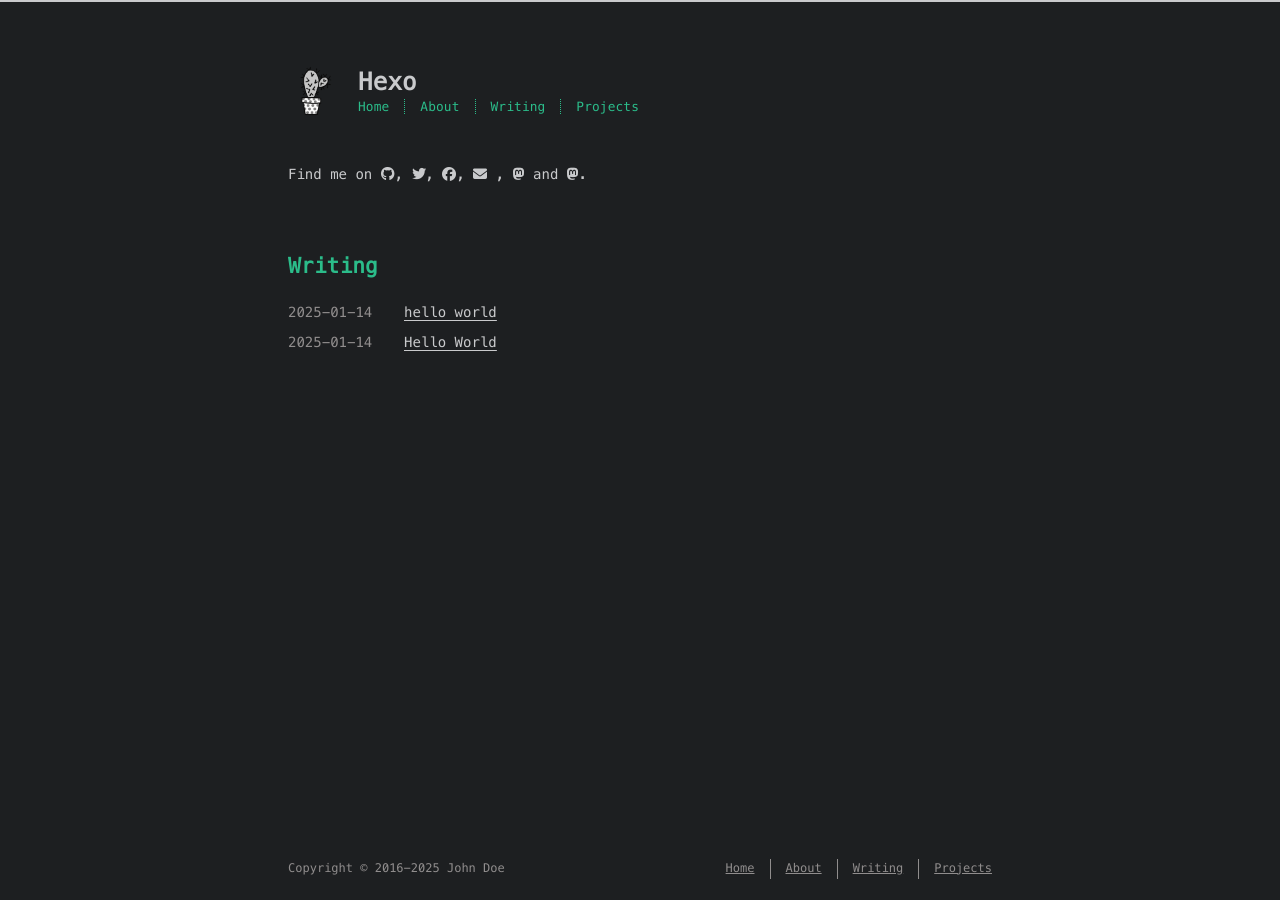
==== index.html @ 0909c65c "Site updated: 2025-01-14 17:55:25" ====
<!DOCTYPE html>
<html lang=en>
<head>
    <!-- so meta -->
    <meta charset="utf-8">
    <meta http-equiv="X-UA-Compatible" content="IE=edge">
    <meta name="HandheldFriendly" content="True">
    <meta name="viewport" content="width=device-width, initial-scale=1, maximum-scale=5" />
    <meta property="og:type" content="website">
<meta property="og:title" content="Hexo">
<meta property="og:url" content="http://example.com/index.html">
<meta property="og:site_name" content="Hexo">
<meta property="og:locale" content="en_US">
<meta property="article:author" content="John Doe">
<meta name="twitter:card" content="summary">
    
    
      
        
          <link rel="shortcut icon" href="/images/favicon.ico">
        
      
      
        
          <link rel="icon" type="image/png" href="/images/favicon-192x192.png" sizes="192x192">
        
      
      
        
          <link rel="apple-touch-icon" sizes="180x180" href="/images/apple-touch-icon.png">
        
      
    
    <!-- title -->
    <title>Hexo</title>
    <!-- async scripts -->
    <!-- Google Analytics -->


    <!-- Umami Analytics -->


    <!-- styles -->
    
<link rel="stylesheet" href="/css/style.css">

    <!-- persian styles -->
    
    <!-- rss -->
    
    
	<!-- mathjax -->
	
<meta name="generator" content="Hexo 7.3.0"></head>

<body class="max-width mx-auto px3 ltr">
    
    <div class="content index py4 h-card">
        
          <header id="header">
  <a class="u-url u-uid" href="/">
  
    
      <img id="logo" alt class="u-logo" src="/images/logo.png" />
    
  
    <div id="title">
      <h1 class="p-name">Hexo</h1>
    </div>
  </a>
  <div id="nav">
    <ul>
      <li class="icon">
        <a href="#" aria-label="Menu"><i class="fa-solid fa-bars fa-2x"></i></a>
      </li>
      <!--
     --><li><a href="/">Home</a></li><!--
   --><!--
     --><li><a href="/about/">About</a></li><!--
   --><!--
     --><li><a href="/archives/">Writing</a></li><!--
   --><!--
     --><li><a target="_blank" rel="noopener" href="http://github.com/probberechts">Projects</a></li><!--
   -->
    </ul>
  </div>
</header>

        
        <section id="about" class="p-note">
  
  
    <p>
      Find me on
      
      
      
        
        
          <a class="icon u-url" target="_blank" rel="noopener me" href="http://github.com/probberechts/cactus-dark" aria-label="github" title="github">
            <i class="fa-brands fa-github"></i><!--
      ---></a><!--
    ---><!--
    --->, 
        
      
        
        
          <a class="icon u-url" target="_blank" rel="noopener me" href="/" aria-label="twitter" title="twitter">
            <i class="fa-brands fa-twitter"></i><!--
      ---></a><!--
    ---><!--
    --->, 
        
      
        
        
          <a class="icon u-url" target="_blank" rel="noopener me" href="/" aria-label="facebook" title="facebook">
            <i class="fa-brands fa-facebook"></i><!--
      ---></a><!--
    ---><!--
    --->, 
        
      
        
        
          <a class="icon u-email" target="_blank" rel="noopener" href="mailto:name@email.com" aria-label="mail" title="mail">
            <i class="fa-solid fa-envelope"></i><!--
      ---></a>
        <!--
    --->, 
        
      
        
        
          <a class="icon u-url" target="_blank" rel="noopener me" href="https://mastodon.social/@alice" aria-label="mastodon.social" title="mastodon.social">
            <i class="fa-brands fa-mastodon"></i><!--
      ---></a><!--
    ---><!--
    ---> and 
        
      
        
        
          <a class="icon u-url" target="_blank" rel="noopener me" href="https://fosstodon.org/@alice" aria-label="fosstodon.org" title="fosstodon.org">
            <i class="fa-brands fa-mastodon"></i><!--
      ---></a><!--
    ---><!--
    --->.
        
      
    </p>
  
</section>

<section id="writing">
  <span class="h1"><a href="/archives/">Writing</a></span>
  
  <ul class="post-list">
    
    
      
    
    
      <li class="post-item">
        
    <div class="meta">
      
        
          <time datetime="2025-01-14T09:48:35.000Z" class="dt-published" itemprop="datePublished">2025-01-14</time>
        
      
    </div>


        <span>
    
        <a class="" href="/2025/01/14/hello-world-1/">hello world</a>
    


</span>
      </li>
    
      <li class="post-item">
        
    <div class="meta">
      
        
          <time datetime="2025-01-14T09:28:07.529Z" class="dt-published" itemprop="datePublished">2025-01-14</time>
        
      
    </div>


        <span>
    
        <a class="" href="/2025/01/14/hello-world/">Hello World</a>
    


</span>
      </li>
    
  </ul>
  
</section>



        
        <footer id="footer">
  <div class="footer-left">
    Copyright &copy;
    
    
    2016-2025
    John Doe
  </div>
  <div class="footer-right">
    <nav>
      <ul>
        <!--
       --><li><a href="/">Home</a></li><!--
     --><!--
       --><li><a href="/about/">About</a></li><!--
     --><!--
       --><li><a href="/archives/">Writing</a></li><!--
     --><!--
       --><li><a target="_blank" rel="noopener" href="http://github.com/probberechts">Projects</a></li><!--
     -->
      </ul>
    </nav>
  </div>
</footer>

    </div>
    <!-- styles -->



  <link rel="preload" as="style" href="https://cdnjs.cloudflare.com/ajax/libs/font-awesome/6.4.0/css/all.min.css" crossorigin="anonymous" onload="this.onload=null;this.rel='stylesheet'"/>


    <!-- jquery -->

  <script src="https://cdnjs.cloudflare.com/ajax/libs/jquery/3.6.0/jquery.min.js" crossorigin="anonymous"></script>




<!-- clipboard -->


<script src="/js/main.js"></script>

<!-- search -->

<!-- Baidu Analytics -->

<!-- Cloudflare Analytics -->

<!-- Disqus Comments -->

<!-- utterances Comments -->

</body>
</html>
---- css/style.css ----
.inline {
  display: inline;
}
.block {
  display: block;
}
.inline-block {
  display: inline-block;
}
.table {
  display: table;
}
.table-cell {
  display: table-cell;
}
.overflow-hidden {
  overflow: hidden;
}
.overflow-scroll {
  overflow: scroll;
}
.overflow-auto {
  overflow: auto;
}
.clearfix:before,
.clearfix:after {
  display: table;
  content: " ";
}
.clearfix:after {
  clear: both;
}
.left {
  float: left;
}
.right {
  float: right;
}
.fit {
  max-width: 100%;
}
.truncate {
  display: inline-block;
  overflow: hidden;
  text-overflow: ellipsis;
  white-space: nowrap;
}
.max-width-1 {
  max-width: 24rem;
}
.max-width-2 {
  max-width: 32rem;
}
.max-width-3 {
  max-width: 48rem;
}
.max-width-4 {
  max-width: 64rem;
}
.border-box {
  box-sizing: border-box;
}
.m0 {
  margin: 0;
}
.mt0 {
  margin-top: 0;
}
.mr0 {
  margin-right: 0;
}
.mb0 {
  margin-bottom: 0;
}
.ml0 {
  margin-left: 0;
}
.mx0 {
  margin-right: 0;
  margin-left: 0;
}
.my0 {
  margin-top: 0;
  margin-bottom: 0;
}
.m1 {
  margin: 0.5rem;
}
.mt1 {
  margin-top: 0.5rem;
}
.mr1 {
  margin-right: 0.5rem;
}
.mb1 {
  margin-bottom: 0.5rem;
}
.ml1 {
  margin-left: 0.5rem;
}
.mx1 {
  margin-right: 0.5rem;
  margin-left: 0.5rem;
}
.my1 {
  margin-top: 0.5rem;
  margin-bottom: 0.5rem;
}
.m2 {
  margin: 1rem;
}
.mt2 {
  margin-top: 1rem;
}
.mr2 {
  margin-right: 1rem;
}
.mb2 {
  margin-bottom: 1rem;
}
.ml2 {
  margin-left: 1rem;
}
.mx2 {
  margin-right: 1rem;
  margin-left: 1rem;
}
.my2 {
  margin-top: 1rem;
  margin-bottom: 1rem;
}
.m3 {
  margin: 2rem;
}
.mt3 {
  margin-top: 2rem;
}
.mr3 {
  margin-right: 2rem;
}
.mb3 {
  margin-bottom: 2rem;
}
.ml3 {
  margin-left: 2rem;
}
.mx3 {
  margin-right: 2rem;
  margin-left: 2rem;
}
.my3 {
  margin-top: 2rem;
  margin-bottom: 2rem;
}
.m4 {
  margin: 4rem;
}
.mt4 {
  margin-top: 4rem;
}
.mr4 {
  margin-right: 4rem;
}
.mb4 {
  margin-bottom: 4rem;
}
.ml4 {
  margin-left: 4rem;
}
.mx4 {
  margin-right: 4rem;
  margin-left: 4rem;
}
.my4 {
  margin-top: 4rem;
  margin-bottom: 4rem;
}
.mxn1 {
  margin-right: -0.5rem;
  margin-left: -0.5rem;
}
.mxn2 {
  margin-right: -1rem;
  margin-left: -1rem;
}
.mxn3 {
  margin-right: -2rem;
  margin-left: -2rem;
}
.mxn4 {
  margin-right: -4rem;
  margin-left: -4rem;
}
.ml-auto {
  margin-left: auto;
}
.mr-auto {
  margin-right: auto;
}
.mx-auto {
  margin-right: auto;
  margin-left: auto;
}
.p0 {
  padding: 0;
}
.pt0 {
  padding-top: 0;
}
.pr0 {
  padding-right: 0;
}
.pb0 {
  padding-bottom: 0;
}
.pl0 {
  padding-left: 0;
}
.px0 {
  padding-right: 0;
  padding-left: 0;
}
.py0 {
  padding-top: 0;
  padding-bottom: 0;
}
.p1 {
  padding: 0.5rem;
}
.pt1 {
  padding-top: 0.5rem;
}
.pr1 {
  padding-right: 0.5rem;
}
.pb1 {
  padding-bottom: 0.5rem;
}
.pl1 {
  padding-left: 0.5rem;
}
.py1 {
  padding-top: 0.5rem;
  padding-bottom: 0.5rem;
}
.px1 {
  padding-right: 0.5rem;
  padding-left: 0.5rem;
}
.p2 {
  padding: 1rem;
}
.pt2 {
  padding-top: 1rem;
}
.pr2 {
  padding-right: 1rem;
}
.pb2 {
  padding-bottom: 1rem;
}
.pl2 {
  padding-left: 1rem;
}
.py2 {
  padding-top: 1rem;
  padding-bottom: 1rem;
}
.px2 {
  padding-right: 1rem;
  padding-left: 1rem;
}
.p3 {
  padding: 2rem;
}
.pt3 {
  padding-top: 2rem;
}
.pr3 {
  padding-right: 2rem;
}
.pb3 {
  padding-bottom: 2rem;
}
.pl3 {
  padding-left: 2rem;
}
.py3 {
  padding-top: 2rem;
  padding-bottom: 2rem;
}
.px3 {
  padding-right: 2rem;
  padding-left: 2rem;
}
.p4 {
  padding: 4rem;
}
.pt4 {
  padding-top: 4rem;
}
.pr4 {
  padding-right: 4rem;
}
.pb4 {
  padding-bottom: 4rem;
}
.pl4 {
  padding-left: 4rem;
}
.py4 {
  padding-top: 4rem;
  padding-bottom: 4rem;
}
.px4 {
  padding-right: 4rem;
  padding-left: 4rem;
}
body h1,
body .h1 {
  display: block;
  margin-top: 3rem;
  margin-bottom: 1rem;
  color: #2bbc8a;
  letter-spacing: 0.01em;
  font-weight: 700;
  font-style: normal;
  font-size: 1.5em;
  -moz-osx-font-smoothing: grayscale;
  -webkit-font-smoothing: antialiased;
}
body h2,
body .h2 {
  position: relative;
  display: block;
  margin-top: 2rem;
  margin-bottom: 0.5rem;
  color: #eee;
  text-transform: none;
  letter-spacing: normal;
  font-weight: bold;
  font-size: 1rem;
}
body h3 {
  color: #eee;
  text-decoration: underline;
  font-weight: bold;
  font-size: 0.9rem;
}
body h4,
body h5,
body h6 {
  display: inline;
  text-decoration: none;
  color: #ccc;
  font-weight: bold;
  font-size: 0.9rem;
}
body h3,
body h4,
body h5,
body h6 {
  margin-top: 0.9rem;
  margin-bottom: 0.5rem;
}
body hr {
  border: 0.5px dashed #ccc;
  opacity: 0.5;
  margin: 0;
  margin-top: 20px;
  margin-bottom: 20px;
}
body strong {
  font-weight: bold;
}
body em,
body cite {
  font-style: italic;
}
body sup,
body sub {
  position: relative;
  vertical-align: baseline;
  font-size: 0.75em;
  line-height: 0;
}
body sup {
  top: -0.5em;
}
body sub {
  bottom: -0.2em;
}
body small {
  font-size: 0.85em;
}
body acronym,
body abbr {
  border-bottom: 1px dotted;
}
body ul,
body ol,
body dl {
  line-height: 1.725;
}
body ul ul,
body ol ul,
body ul ol,
body ol ol {
  margin-top: 0;
  margin-bottom: 0;
}
body ol {
  list-style: decimal;
}
body dt {
  font-weight: bold;
}
body table {
  width: 100%;
  border-collapse: collapse;
  text-align: left;
  font-size: 12px;
  overflow: auto;
  display: block;
}
body th {
  padding: 8px;
  border-bottom: 1px dashed #908d8d;
  color: #eee;
  font-weight: bold;
  font-size: 13px;
}
body td {
  padding: 0 8px;
  border-bottom: none;
}
@font-face {
  font-style: normal;
  font-family: "Meslo LG";
  src: local("Meslo LG S"), url("../lib/meslo-LG/MesloLGS-Regular.ttf") format("truetype");
}
*,
*:before,
*:after {
  box-sizing: border-box;
}
/* Scroll bar */
/* For Firefox */
* {
  scrollbar-color: #999 transparent;
}
/* For Chrome, Edge, and Safari */
*::-webkit-scrollbar {
  width: 8px;
  height: 6px;
}
*::-webkit-scrollbar-track {
  background: transparent;
}
*::-webkit-scrollbar-thumb {
  background-color: #999;
  border-radius: 6px;
}
*::-webkit-scrollbar-thumb:hover {
  background-color: #7a7a7a;
}
*::-webkit-scrollbar-thumb:active {
  background-color: #6b6b6b;
}
html {
  margin: 0;
  padding: 0;
  height: 100%;
  border-top: 2px solid #c9cacc;
  -webkit-text-size-adjust: 100%;
  -ms-text-size-adjust: 100%;
}
body {
  margin: 0;
  height: 100%;
  background-color: #1d1f21;
  color: #c9cacc;
  font-weight: 400;
  font-size: 14px;
  font-family: "Menlo", "Meslo LG", monospace;
  line-height: 1.725;
  text-rendering: geometricPrecision;
  -moz-osx-font-smoothing: grayscale;
  -webkit-font-smoothing: antialiased;
}
.content {
  position: relative;
  display: flex;
  flex-direction: column;
  min-height: 100%;
  overflow-wrap: break-word;
}
.content p {
  hyphens: auto;
  -moz-hyphens: auto;
  -ms-hyphens: auto;
  -webkit-hyphens: auto;
}
.content code {
  hyphens: manual;
  -moz-hyphens: manual;
  -ms-hyphens: manual;
  -webkit-hyphens: manual;
}
.content a {
  color: #c9cacc;
  text-decoration: none;
  background-image: linear-gradient(transparent, transparent 5px, #c9cacc 5px, #c9cacc);
  background-position: bottom;
  background-size: 100% 6px;
  background-repeat: repeat-x;
}
.content a:hover {
  background-image: linear-gradient(transparent, transparent 4px, #d480aa 4px, #d480aa);
}
.content a.icon {
  background: none;
}
.content a.icon:hover {
  color: #d480aa;
}
.content h1 a,
.content .h1 a,
.content h2 a,
.content h3 a,
.content h4 a,
.content h5 a,
.content h6 a {
  background: none;
  color: inherit;
  text-decoration: none;
}
.content h1 a:hover,
.content .h1 a:hover,
.content h2 a:hover,
.content h3 a:hover,
.content h4 a:hover,
.content h5 a:hover,
.content h6 a:hover {
  background-image: linear-gradient(transparent, transparent 6px, #d480aa 6px, #d480aa);
  background-position: bottom;
  background-size: 100% 6px;
  background-repeat: repeat-x;
}
.content h6 a {
  background: none;
  color: inherit;
  text-decoration: none;
}
.content h6 a:hover {
  background-image: linear-gradient(transparent, transparent 6px, #d480aa 6px, #d480aa);
  background-position: bottom;
  background-size: 100% 6px;
  background-repeat: repeat-x;
}
@media (min-width: 540px) {
  .image-wrap {
    flex-direction: row;
    margin-bottom: 2rem;
  }
  .image-wrap .image-block {
    flex: 1 0 35%;
    margin-right: 2rem;
  }
  .image-wrap p {
    flex: 1 0 65%;
  }
}
.max-width {
  max-width: 48rem;
}
@media (max-width: 480px) {
  .px3 {
    padding-right: 1rem;
    padding-left: 1rem;
  }
  .my4 {
    margin-top: 2rem;
    margin-bottom: 2rem;
  }
}
@media (min-width: 480px) {
  p {
    text-align: justify;
  }
}
#header {
  margin: 0 auto 2rem;
  width: 100%;
}
#header h1,
#header .h1 {
  margin-top: 0;
  margin-bottom: 0;
  color: #c9cacc;
  letter-spacing: 0.01em;
  font-weight: 700;
  font-style: normal;
  font-size: 1.5rem;
  line-height: 2rem;
  -moz-osx-font-smoothing: grayscale;
  -webkit-font-smoothing: antialiased;
}
#header a {
  background: none;
  color: inherit;
  text-decoration: none;
}
#header #logo {
  display: inline-block;
  float: left;
  margin-right: 20px;
  width: 50px;
  height: 50px;
  border-radius: 5px;
  background-size: 50px 50px;
  background-repeat: no-repeat;
  filter: grayscale(100%);
  -webkit-filter: grayscale(100%);
}
#header #nav {
  color: #2bbc8a;
  letter-spacing: 0.01em;
  font-weight: 200;
  font-style: normal;
  font-size: 0.8rem;
}
#header #nav ul {
  margin: 0;
  padding: 0;
  list-style-type: none;
  line-height: 15px;
}
#header #nav ul a {
  margin-right: 15px;
  color: #2bbc8a;
}
#header #nav ul a:hover {
  background-image: linear-gradient(transparent, transparent 5px, #2bbc8a 5px, #2bbc8a);
  background-position: bottom;
  background-size: 100% 6px;
  background-repeat: repeat-x;
}
#header #nav ul li {
  display: inline-block;
  margin-right: 15px;
  border-right: 1px dotted;
  border-color: #2bbc8a;
  vertical-align: middle;
}
#header #nav ul .icon {
  display: none;
}
#header #nav ul li:last-child {
  margin-right: 0;
  border-right: 0;
}
#header #nav ul li:last-child a {
  margin-right: 0;
}
#header:hover #logo {
  filter: none;
  -webkit-filter: none;
}
@media screen and (max-width: 480px) {
  #header #title {
    display: table;
    margin-right: 5rem;
    min-height: 50px;
  }
  #header #title h1 {
    display: table-cell;
    vertical-align: middle;
  }
  #header #nav ul a:hover {
    background: none;
  }
  #header #nav ul li {
    display: none;
    border-right: 0;
  }
  #header #nav ul li.icon {
    position: absolute;
    top: 77px;
    right: 1rem;
    display: inline-block;
    text-align: center;
  }
  #header #nav ul.responsive li {
    display: block;
  }
  #header #nav ul a[aria-label="Menu"] {
    display: inline-block;
    min-width: 48px;
    min-height: 48px;
  }
  #header #nav li:not(:first-child) {
    padding-top: 1rem;
    padding-left: 70px;
    font-size: 1rem;
  }
}
#header-post {
  position: fixed;
  top: 2rem;
  right: 0;
  display: inline-block;
  float: right;
  z-index: 100;
}
#header-post a {
  background: none;
  color: inherit;
  text-decoration: none;
}
#header-post a.icon {
  background: none;
}
#header-post a.icon:hover {
  color: #d480aa;
}
#header-post ol {
  list-style-type: none;
}
#header-post ul {
  display: inline-block;
  margin: 0;
  padding: 0;
  list-style-type: none;
}
#header-post ul li {
  display: inline-block;
  margin-right: 15px;
  vertical-align: middle;
}
#header-post ul li:last-child {
  margin-right: 0;
}
#header-post #menu-icon {
  float: right;
  margin-right: 2rem;
  margin-left: 15px;
}
#header-post #menu-icon:hover {
  color: #2bbc8a;
}
#header-post #menu-icon-tablet {
  float: right;
  margin-right: 2rem;
  margin-left: 15px;
}
#header-post #menu-icon-tablet:hover {
  color: #2bbc8a;
}
#header-post #top-icon-tablet {
  position: fixed;
  right: 2rem;
  bottom: 2rem;
  margin-right: 2rem;
  margin-left: 15px;
}
#header-post #top-icon-tablet:hover {
  color: #2bbc8a;
}
#header-post .active {
  color: #2bbc8a;
}
#header-post #menu {
  display: none;
  margin-right: 2rem;
}
#header-post #nav {
  color: #2bbc8a;
  letter-spacing: 0.01em;
  font-weight: 200;
  font-style: normal;
  font-size: 0.8rem;
}
#header-post #nav ul {
  line-height: 15px;
}
#header-post #nav ul a {
  margin-right: 15px;
  color: #2bbc8a;
}
#header-post #nav ul a:hover {
  background-image: linear-gradient(transparent, transparent 5px, #2bbc8a 5px, #2bbc8a);
  background-position: bottom;
  background-size: 100% 6px;
  background-repeat: repeat-x;
}
#header-post #nav ul li {
  border-right: 1px dotted #2bbc8a;
}
#header-post #nav ul li:last-child {
  margin-right: 0;
  border-right: 0;
}
#header-post #nav ul li:last-child a {
  margin-right: 0;
}
#header-post #actions {
  float: right;
  margin-top: 2rem;
  margin-right: 2rem;
  width: 100%;
  text-align: right;
}
#header-post #actions ul {
  display: block;
}
#header-post #actions .info {
  display: block;
  font-style: italic;
}
#header-post #share {
  clear: both;
  padding-top: 1rem;
  padding-right: 2rem;
  text-align: right;
}
#header-post #share li {
  display: block;
  margin: 0;
}
#header-post #toc {
  float: right;
  clear: both;
  overflow: auto;
  margin-top: 1rem;
  padding-right: 2rem;
  max-width: 20em;
  max-height: calc(95vh - 7rem);
  text-align: right;
}
#header-post #toc a:hover {
  color: #d480aa;
}
#header-post #toc .toc-level-1 > .toc-link {
  display: none;
}
#header-post #toc .toc-level-2 {
  color: #c9cacc;
  font-size: 0.8rem;
}
#header-post #toc .toc-level-2:before {
  color: #2bbc8a;
  content: "#";
}
#header-post #toc .toc-level-3 {
  color: #908d8d;
  font-size: 0.7rem;
}
#header-post #toc .toc-level-4 {
  color: #747070;
  font-size: 0.4rem;
}
#header-post #toc .toc-level-5 {
  display: none;
}
#header-post #toc .toc-level-6 {
  display: none;
}
#header-post #toc .toc-number {
  display: none;
}
@media screen and (max-width: 500px) {
  #header-post {
    display: none;
  }
}
@media screen and (max-width: 900px) {
  #header-post #menu-icon {
    display: none;
  }
  #header-post #actions {
    display: none;
  }
}
@media screen and (max-width: 1199px) {
  #header-post #toc {
    display: none;
  }
}
@media screen and (min-width: 900px) {
  #header-post #menu-icon-tablet {
    display: none !important;
  }
  #header-post #top-icon-tablet {
    display: none !important;
  }
}
@media screen and (min-width: 1199px) {
  #header-post #actions {
    width: auto;
  }
  #header-post #actions ul {
    display: inline-block;
    float: right;
  }
  #header-post #actions .info {
    display: inline;
    float: left;
    margin-right: 2rem;
    font-style: italic;
  }
}
@media print {
  #header-post {
    display: none;
  }
  #footer-post-container {
    display: none;
  }
}
#footer-post {
  position: fixed;
  right: 0;
  bottom: 0;
  left: 0;
  z-index: 5000000;
  width: 100%;
  border-top: 1px solid #908d8d;
  background: #212326;
  transition: opacity 0.2s;
}
#footer-post a {
  background: none;
  color: inherit;
  text-decoration: none;
}
#footer-post a.icon {
  background: none;
}
#footer-post a.icon:hover {
  color: #d480aa;
}
#footer-post #nav-footer {
  padding-right: 1rem;
  padding-left: 1rem;
  background: #323539;
  text-align: center;
}
#footer-post #nav-footer a {
  color: #2bbc8a;
  font-size: 1em;
}
#footer-post #nav-footer a:hover {
  background-image: linear-gradient(transparent, transparent 5px, #2bbc8a 5px, #2bbc8a);
  background-position: bottom;
  background-size: 100% 6px;
  background-repeat: repeat-x;
}
#footer-post #nav-footer ul {
  display: table;
  margin: 0;
  padding: 0;
  width: 100%;
  list-style-type: none;
}
#footer-post #nav-footer ul li {
  display: inline-table;
  padding: 10px;
  width: 20%;
  vertical-align: middle;
}
#footer-post #actions-footer {
  overflow: auto;
  margin-top: 1rem;
  margin-bottom: 1rem;
  padding-right: 1rem;
  padding-left: 1rem;
  width: 100%;
  text-align: center;
  white-space: nowrap;
}
#footer-post #actions-footer a {
  display: inline-block;
  padding-left: 1rem;
  color: #2bbc8a;
}
#footer-post #share-footer {
  padding-right: 1rem;
  padding-left: 1rem;
  background: #323539;
  text-align: center;
}
#footer-post #share-footer ul {
  display: table;
  margin: 0;
  padding: 0;
  width: 100%;
  list-style-type: none;
}
#footer-post #share-footer ul li {
  display: inline-table;
  padding: 10px;
  width: 20%;
  vertical-align: middle;
}
#footer-post #toc-footer {
  clear: both;
  padding-top: 1rem;
  padding-bottom: 1rem;
  background: #323539;
  text-align: left;
}
#footer-post #toc-footer ol {
  margin: 0;
  padding-left: 20px;
  list-style-type: none;
}
#footer-post #toc-footer ol li {
  line-height: 30px;
}
#footer-post #toc-footer a:hover {
  color: #d480aa;
}
#footer-post #toc-footer .toc-level-1 > .toc-link {
  display: none;
}
#footer-post #toc-footer .toc-level-2 {
  color: #c9cacc;
  font-size: 0.8rem;
}
#footer-post #toc-footer .toc-level-2:before {
  color: #2bbc8a;
  content: "#";
}
#footer-post #toc-footer .toc-level-3 {
  color: #908d8d;
  font-size: 0.7rem;
  line-height: 15px;
}
#footer-post #toc-footer .toc-level-4 {
  display: none;
}
#footer-post #toc-footer .toc-level-5 {
  display: none;
}
#footer-post #toc-footer .toc-level-6 {
  display: none;
}
#footer-post #toc-footer .toc-number {
  display: none;
}
@media screen and (min-width: 500px) {
  #footer-post-container {
    display: none;
  }
}
.post-list {
  padding: 0;
}
.post-list .post-item {
  margin-bottom: 1rem;
  margin-left: 0;
  list-style-type: none;
}
.post-list .post-item .meta {
  display: block;
  margin-right: 16px;
  min-width: 100px;
  color: #908d8d;
  font-size: 14px;
}
@media (min-width: 480px) {
  .post-list .post-item {
    display: flex;
    margin-bottom: 5px;
  }
  .post-list .post-item .meta {
    text-align: left;
  }
}
.project-list {
  padding: 0;
  list-style: none;
}
.project-list .project-item {
  margin-bottom: 5px;
}
.project-list .project-item p {
  display: inline;
}
article header .posttitle {
  margin-top: 0;
  margin-bottom: 0;
  text-transform: none;
  font-size: 1.5em;
  line-height: 1.25;
}
article header .meta {
  margin-top: 0;
  margin-bottom: 1rem;
}
article header .meta * {
  color: #ccc;
  font-size: 0.85rem;
}
article header .author {
  text-transform: uppercase;
  letter-spacing: 0.01em;
  font-weight: 700;
}
article header .postdate {
  display: inline;
}
article .content h2:before {
  position: absolute;
  top: -4px;
  left: -1rem;
  color: #2bbc8a;
  content: "#";
  font-weight: bold;
  font-size: 1.2rem;
}
article .content img,
article .content video {
  display: block;
  margin: auto;
  max-width: 100%;
  height: auto;
}
article .content .video-container {
  position: relative;
  overflow: hidden;
  padding-top: 56.25%;
  height: 0;
}
article .content .video-container iframe,
article .content .video-container object,
article .content .video-container embed {
  position: absolute;
  top: 0;
  left: 0;
  margin-top: 0;
  width: 100%;
  height: 100%;
}
article .content blockquote {
  margin: 1rem 10px;
  padding: 0.5em 10px;
  background: inherit;
  color: #ccffb6;
  quotes: "\201C" "\201D" "\2018" "\2019";
  font-weight: bold;
}
article .content blockquote p {
  margin: 0;
}
article .content blockquote:before {
  margin-right: 0.25em;
  color: #ccffb6;
  content: "\201C";
  vertical-align: -0.4em;
  font-size: 2em;
  line-height: 0.1em;
}
article .content blockquote footer {
  margin: line-height 0;
  color: #908d8d;
  font-size: 12px;
}
article .content blockquote footer a {
  background-image: linear-gradient(transparent, transparent 5px, #908d8d 5px, #908d8d);
  color: #908d8d;
}
article .content blockquote footer a:hover {
  background-image: linear-gradient(transparent, transparent 4px, #a6a4a4 4px, #a6a4a4);
  color: #a6a4a4;
}
article .content blockquote footer cite:before {
  padding: 0 0.5em;
  content: "—";
}
article .content .pullquote {
  margin: 0;
  width: 45%;
  text-align: left;
}
article .content .pullquote.left {
  margin-right: 1em;
  margin-left: 0.5em;
}
article .content .pullquote.right {
  margin-right: 0.5em;
  margin-left: 1em;
}
article .content .caption {
  position: relative;
  display: block;
  margin-top: 0.5em;
  color: #908d8d;
  text-align: center;
  font-size: 0.9em;
}
.posttitle {
  text-transform: none;
  font-size: 1.5em;
  line-height: 1.25;
}
.article-tag .tag-link {
  background-image: linear-gradient(transparent, transparent 10px, #d480aa 10px, #d480aa);
  background-position: bottom;
  background-size: 100% 6px;
  background-repeat: repeat-x;
}
.article-tag .tag-link:before {
  content: "#";
}
.article-category .category-link {
  background-image: linear-gradient(transparent, transparent 10px, #d480aa 10px, #d480aa);
  background-position: bottom;
  background-size: 100% 6px;
  background-repeat: repeat-x;
}
@media (min-width: 480px) {
  .article-tag,
  .article-category {
    display: inline;
  }
  .article-tag:before,
  .article-category:before {
    content: "|";
  }
}
#archive .post-year {
  list-style-type: none;
}
#archive .post-list {
  padding: 0;
}
#archive .post-list .post-item {
  margin-bottom: 1rem;
  margin-left: 0;
  list-style-type: none;
}
#archive .post-list .post-item .meta {
  display: block;
  margin-right: 16px;
  min-width: 100px;
  color: #908d8d;
  font-size: 14px;
}
@media (min-width: 480px) {
  #archive .post-list .post-item {
    display: flex;
    margin-bottom: 5px;
    margin-left: 1rem;
  }
  #archive .post-list .post-item .meta {
    text-align: left;
  }
}
.blog-post-comments {
  margin-top: 4rem;
}
#footer {
  position: absolute;
  bottom: 0;
  margin-bottom: 10px;
  width: 100%;
  color: #908d8d;
  vertical-align: top;
  text-align: center;
  font-size: 12px;
}
#footer ul {
  margin: 0;
  padding: 0;
  list-style: none;
}
#footer li {
  display: inline-block;
  margin-right: 15px;
  border-right: 1px solid;
  border-color: #908d8d;
  vertical-align: middle;
}
#footer li a {
  margin-right: 15px;
}
#footer li:last-child {
  margin-right: 0;
  border-right: 0;
}
#footer li:last-child a {
  margin-right: 0;
}
#footer a {
  color: #908d8d;
  text-decoration: underline;
  background-image: none;
}
#footer a:hover {
  color: #a6a4a4;
}
#footer .footer-left {
  height: 20px;
  vertical-align: middle;
  line-height: 20px;
}
@media (min-width: 39rem) {
  #footer {
    display: flex;
    flex-flow: row wrap;
    justify-content: space-between;
    align-items: center;
    align-content: center;
    margin-bottom: 20px;
  }
  #footer .footer-left {
    align-self: flex-start;
    margin-right: 20px;
  }
  #footer .footer-right {
    align-self: flex-end;
  }
}
.pagination {
  display: inline-block;
  margin-top: 2rem;
  width: 100%;
  text-align: center;
}
.pagination .page-number {
  color: #c9cacc;
  font-size: 0.8rem;
}
.pagination a {
  padding: 4px 6px;
  border-radius: 5px;
  background-image: none;
  color: #c9cacc;
  text-decoration: none;
}
.pagination a:hover {
  background-image: none;
}
.pagination a:hover:not(.active) {
  color: #eee;
}
.search-input {
  padding: 4px 7px;
  width: 100%;
  outline: none;
  border: solid 1px #ccc;
  border-radius: 5px;
  background-color: #1d1f21;
  color: #c9cacc;
  font-size: 1.2rem;
  -webkit-border-radius: 5px;
  -moz-border-radius: 5px;
}
.search-input:focus {
  border: solid 1px #2bbc8a;
}
#search-result ul.search-result-list {
  padding: 0;
  list-style-type: none;
}
#search-result li {
  margin: 2em auto;
}
#search-result a.search-result-title {
  background-image: none;
  color: #c9cacc;
  text-transform: capitalize;
  font-weight: bold;
  line-height: 1.2;
}
#search-result p.search-result {
  overflow: hidden;
  margin: 0.4em auto;
  max-height: 13em;
  text-align: justify;
  font-size: 0.8em;
}
#search-result em.search-keyword {
  border-bottom: 1px dashed #d480aa;
  color: #d480aa;
  font-weight: bold;
}
.search-no-result {
  display: none;
  padding-bottom: 0.5em;
  color: #c9cacc;
}
#tag-cloud .tag-cloud-title {
  color: #908d8d;
}
#tag-cloud .tag-cloud-tags {
  clear: both;
  text-align: center;
}
#tag-cloud .tag-cloud-tags a {
  display: inline-block;
  margin: 10px;
}
.tooltipped {
  position: relative;
}
.tooltipped::after {
  position: absolute;
  z-index: 1000000;
  display: none;
  padding: 0.2em 0.5em;
  -webkit-font-smoothing: subpixel-antialiased;
  color: #1d1f21;
  font-display: swap;
  font-weight: 400;
  font-size: 11.200000000000001px;
  font-family: "Menlo", "Meslo LG", monospace;
  line-height: 1.725;
  text-rendering: geometricPrecision;
  text-align: center;
  word-wrap: break-word;
  white-space: pre;
  content: attr(aria-label);
  background: #c9cacc;
  border-radius: 3px;
  opacity: 0;
}
.tooltipped::before {
  position: absolute;
  z-index: 1000001;
  display: none;
  width: 0;
  height: 0;
  color: #c9cacc;
  pointer-events: none;
  content: '';
  border: 6px solid transparent;
  opacity: 0;
}
.tooltipped:hover::before,
.tooltipped:active::before,
.tooltipped:focus::before,
.tooltipped:hover::after,
.tooltipped:active::after,
.tooltipped:focus::after {
  display: inline-block;
  text-decoration: none;
  animation-name: tooltip-appear;
  animation-duration: 0.1s;
  animation-fill-mode: forwards;
  animation-timing-function: ease-in;
}
.tooltipped-s::after,
.tooltipped-sw::after {
  top: 100%;
  right: 50%;
  margin-top: 6px;
}
.tooltipped-s::before,
.tooltipped-sw::before {
  top: auto;
  right: 50%;
  bottom: -7px;
  margin-right: -6px;
  border-bottom-color: #c9cacc;
}
.tooltipped-sw::after {
  margin-right: -16px;
}
.tooltipped-s::after {
  transform: translateX(50%);
}
@-moz-keyframes tooltip-appear {
  from {
    opacity: 0;
  }
  to {
    opacity: 1;
  }
}
@-webkit-keyframes tooltip-appear {
  from {
    opacity: 0;
  }
  to {
    opacity: 1;
  }
}
@-o-keyframes tooltip-appear {
  from {
    opacity: 0;
  }
  to {
    opacity: 1;
  }
}
@keyframes tooltip-appear {
  from {
    opacity: 0;
  }
  to {
    opacity: 1;
  }
}
#categories .category-list-title {
  color: #908d8d;
}
#categories .category-list .category-list-item .category-list-count {
  color: #908d8d;
}
#categories .category-list .category-list-item .category-list-count:before {
  content: " (";
}
#categories .category-list .category-list-item .category-list-count:after {
  content: ")";
}
.highlight {
  background: #474949;
  color: #d1d9e1;
}
.highlight .code .comment,
.highlight .code .quote {
  color: #969896;
  font-style: italic;
}
.highlight .code .keyword,
.highlight .code .selector-tag,
.highlight .code .literal,
.highlight .code .type,
.highlight .code .addition {
  color: #c9c;
}
.highlight .code .number,
.highlight .code .selector-attr,
.highlight .code .selector-pseudo {
  color: #f99157;
}
.highlight .code .string,
.highlight .code .doctag,
.highlight .code .regexp {
  color: #8abeb7;
}
.highlight .code .title,
.highlight .code .name,
.highlight .code .section,
.highlight .code .built_in {
  color: #b5bd68;
}
.highlight .code .variable,
.highlight .code .template-variable,
.highlight .code .selector-id,
.highlight .code .class .title {
  color: #fc6;
}
.highlight .code .section,
.highlight .code .name,
.highlight .code .strong {
  font-weight: bold;
}
.highlight .code .symbol,
.highlight .code .bullet,
.highlight .code .subst,
.highlight .code .meta,
.highlight .code .link {
  color: #f99157;
}
.highlight .code .deletion {
  color: #dc322f;
}
.highlight .code .formula {
  background: #eee8d5;
}
.highlight .code .attr,
.highlight .code .attribute {
  color: #81a2be;
}
.highlight .code .emphasis {
  font-style: italic;
}
pre {
  overflow-x: auto;
  padding: 10px 15px;
  padding-bottom: 0;
  border: 1px dotted #908d8d;
  border-radius: 4px;
  font-size: 13px;
  font-family: "Menlo", "Meslo LG", monospace;
  line-height: 22px;
  -webkit-border-radius: 4px;
}
pre code {
  display: block;
  padding: 0;
  border: none;
}
code {
  padding: 0 5px;
  border: 1px dotted #908d8d;
  border-radius: 2px;
  -webkit-border-radius: 2px;
}
.highlight {
  overflow-x: auto;
  margin: 1rem 0;
  padding: 10px 15px;
  border-radius: 4px;
  background: #212326;
  font-family: "Menlo", "Meslo LG", monospace;
  -webkit-border-radius: 4px;
}
.highlight figcaption {
  margin: -5px 0 5px;
  color: #908d8d;
  font-size: 0.9em;
  transform: scale(1);
}
.highlight figcaption a {
  float: right;
  color: #908d8d;
  font-style: italic;
  font-size: 0.8em;
  background-image: linear-gradient(transparent, transparent 10px, #d480aa 10px, #d480aa);
  background-position: bottom;
  background-size: 100% 6px;
  background-repeat: repeat-x;
}
.highlight figcaption a:hover {
  color: #a6a4a4;
}
.highlight figcaption:before,
.highlight figcaption content: "" {
  display: table;
}
.highlight figcaption:after {
  clear: both;
}
.highlight:hover .btn-copy {
  opacity: 1;
}
.highlight .btn-copy {
  font-size: 1.2rem;
  position: absolute;
  right: 20px;
  opacity: 0;
  transition: opacity 0.2s ease-in;
}
.highlight .btn-copy:hover {
  color: #2bbc8a;
}
.highlight pre {
  margin: 0;
  padding: 0;
  border: none;
  background: none;
}
.highlight table {
  width: auto;
}
.highlight td.gutter {
  text-align: right;
  opacity: 0.2;
}
.highlight .line {
  height: 22px;
}
#header-post #actions {
  direction: ltr !important;
}
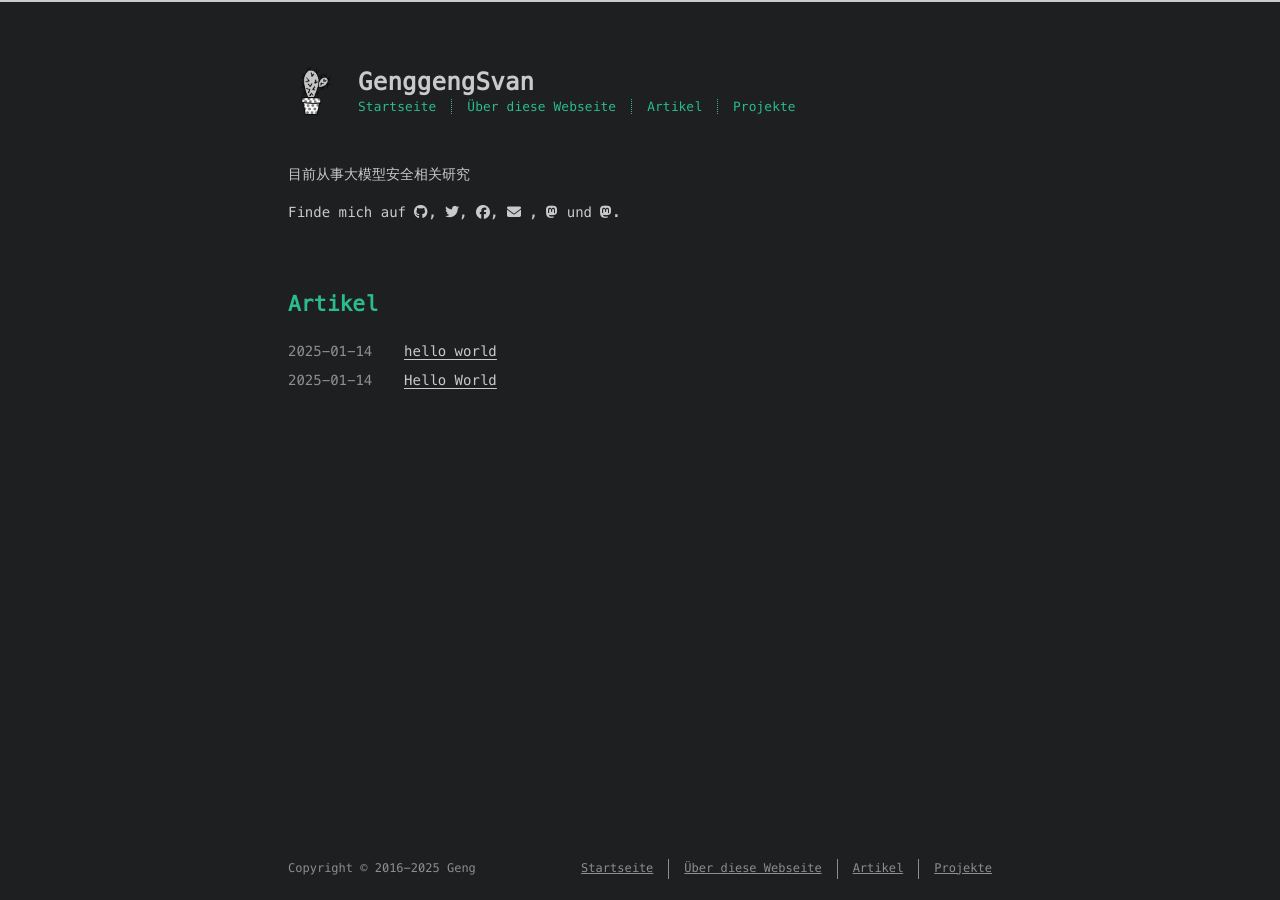
==== commit 2ab3ad1d: "Site updated: 2025-01-14 18:07:33" ====
--- a/index.html
+++ b/index.html
@@ -1,17 +1,19 @@
 <!DOCTYPE html>
-<html lang=en>
+<html lang=zh>
 <head>
     <!-- so meta -->
     <meta charset="utf-8">
     <meta http-equiv="X-UA-Compatible" content="IE=edge">
     <meta name="HandheldFriendly" content="True">
     <meta name="viewport" content="width=device-width, initial-scale=1, maximum-scale=5" />
-    <meta property="og:type" content="website">
-<meta property="og:title" content="Hexo">
+    <meta name="description" content="目前从事大模型安全相关研究">
+<meta property="og:type" content="website">
+<meta property="og:title" content="GenggengSvan">
 <meta property="og:url" content="http://example.com/index.html">
-<meta property="og:site_name" content="Hexo">
-<meta property="og:locale" content="en_US">
-<meta property="article:author" content="John Doe">
+<meta property="og:site_name" content="GenggengSvan">
+<meta property="og:description" content="目前从事大模型安全相关研究">
+<meta property="og:locale">
+<meta property="article:author" content="Geng">
 <meta name="twitter:card" content="summary">
     
     
@@ -32,7 +34,7 @@
       
     
     <!-- title -->
-    <title>Hexo</title>
+    <title>GenggengSvan</title>
     <!-- async scripts -->
     <!-- Google Analytics -->
 
@@ -65,22 +67,22 @@
     
   
     <div id="title">
-      <h1 class="p-name">Hexo</h1>
+      <h1 class="p-name">GenggengSvan</h1>
     </div>
   </a>
   <div id="nav">
     <ul>
       <li class="icon">
-        <a href="#" aria-label="Menu"><i class="fa-solid fa-bars fa-2x"></i></a>
+        <a href="#" aria-label="القائمة"><i class="fa-solid fa-bars fa-2x"></i></a>
       </li>
       <!--
-     --><li><a href="/">Home</a></li><!--
+     --><li><a href="/">Startseite</a></li><!--
    --><!--
-     --><li><a href="/about/">About</a></li><!--
+     --><li><a href="/about/">Über diese Webseite</a></li><!--
    --><!--
-     --><li><a href="/archives/">Writing</a></li><!--
+     --><li><a href="/archives/">Artikel</a></li><!--
    --><!--
-     --><li><a target="_blank" rel="noopener" href="http://github.com/probberechts">Projects</a></li><!--
+     --><li><a target="_blank" rel="noopener" href="http://github.com/probberechts">Projekte</a></li><!--
    -->
     </ul>
   </div>
@@ -89,9 +91,12 @@
         
         <section id="about" class="p-note">
   
+    <p>目前从事大模型安全相关研究</p>
+
+  
   
     <p>
-      Find me on
+      Finde mich auf
       
       
       
@@ -137,7 +142,7 @@
             <i class="fa-brands fa-mastodon"></i><!--
       ---></a><!--
     ---><!--
-    ---> and 
+    ---> und 
         
       
         
@@ -154,7 +159,7 @@
 </section>
 
 <section id="writing">
-  <span class="h1"><a href="/archives/">Writing</a></span>
+  <span class="h1"><a href="/archives/">Artikel</a></span>
   
   <ul class="post-list">
     
@@ -215,19 +220,19 @@
     
     
     2016-2025
-    John Doe
+    Geng
   </div>
   <div class="footer-right">
     <nav>
       <ul>
         <!--
-       --><li><a href="/">Home</a></li><!--
+       --><li><a href="/">Startseite</a></li><!--
      --><!--
-       --><li><a href="/about/">About</a></li><!--
+       --><li><a href="/about/">Über diese Webseite</a></li><!--
      --><!--
-       --><li><a href="/archives/">Writing</a></li><!--
+       --><li><a href="/archives/">Artikel</a></li><!--
      --><!--
-       --><li><a target="_blank" rel="noopener" href="http://github.com/probberechts">Projects</a></li><!--
+       --><li><a target="_blank" rel="noopener" href="http://github.com/probberechts">Projekte</a></li><!--
      -->
       </ul>
     </nav>
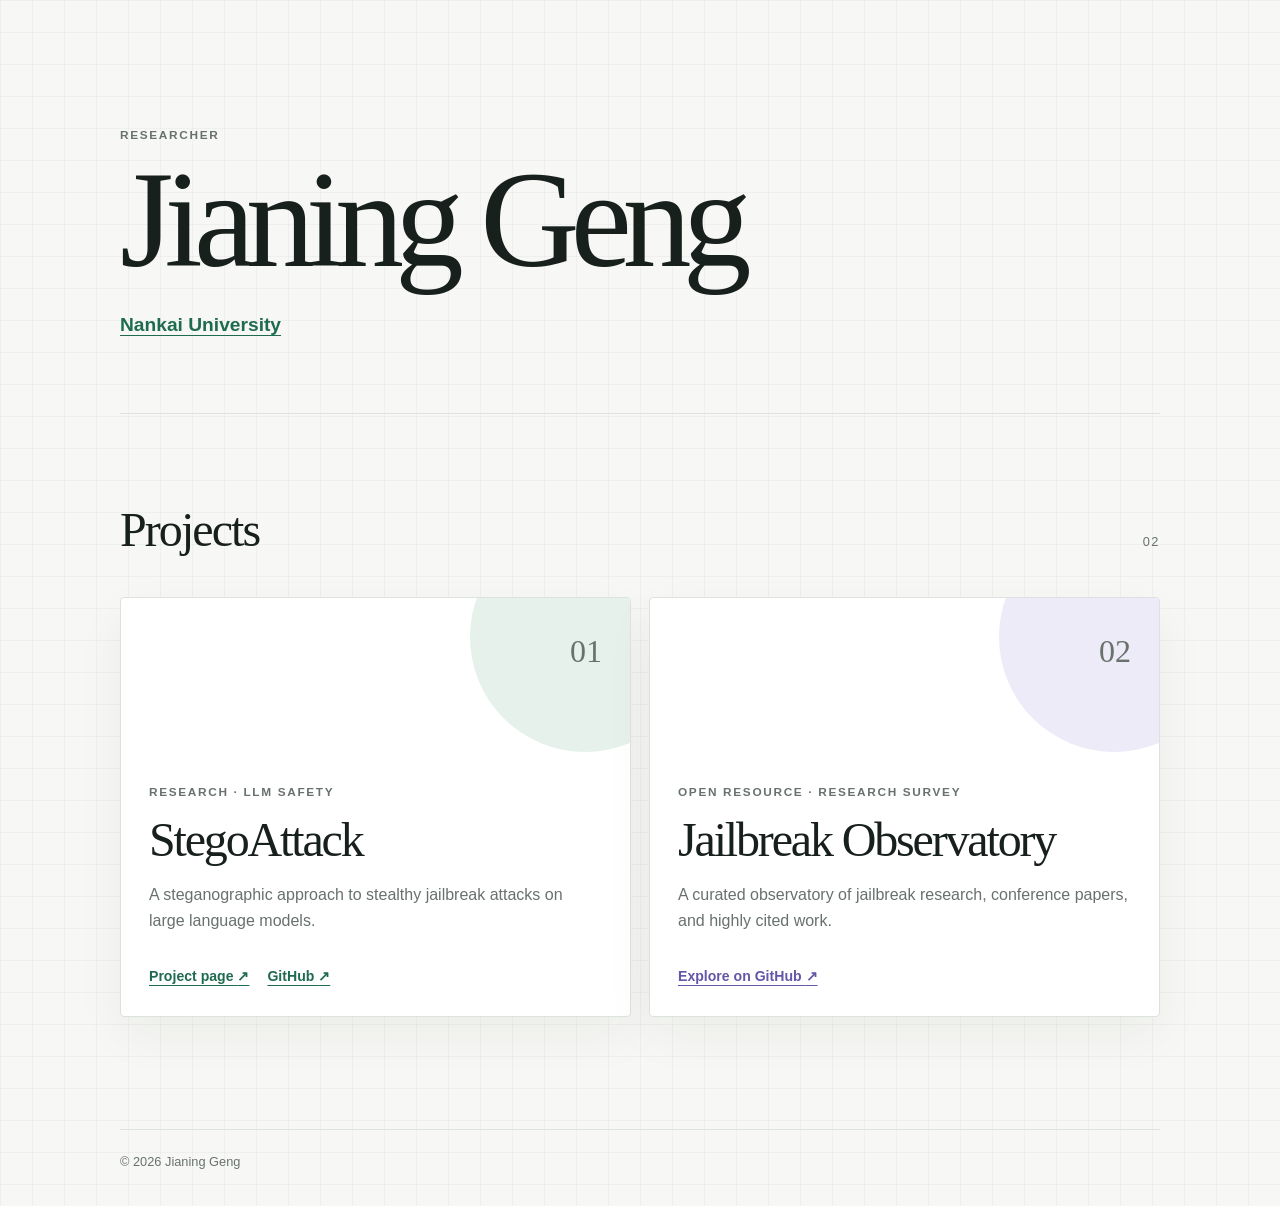
==== commit 2fd2d900: "Redesign homepage and feature research projects" ====
--- a/index.html
+++ b/index.html
@@ -1,273 +1,94 @@
-<!DOCTYPE html>
-<html lang=zh>
-<head>
-    <!-- so meta -->
-    <meta charset="utf-8">
-    <meta http-equiv="X-UA-Compatible" content="IE=edge">
-    <meta name="HandheldFriendly" content="True">
-    <meta name="viewport" content="width=device-width, initial-scale=1, maximum-scale=5" />
-    <meta name="description" content="目前从事大模型安全相关研究">
-<meta property="og:type" content="website">
-<meta property="og:title" content="GenggengSvan">
-<meta property="og:url" content="http://example.com/index.html">
-<meta property="og:site_name" content="GenggengSvan">
-<meta property="og:description" content="目前从事大模型安全相关研究">
-<meta property="og:locale">
-<meta property="article:author" content="Geng">
-<meta name="twitter:card" content="summary">
-    
-    
-      
-        
-          <link rel="shortcut icon" href="/images/favicon.ico">
-        
-      
-      
-        
-          <link rel="icon" type="image/png" href="/images/favicon-192x192.png" sizes="192x192">
-        
-      
-      
-        
-          <link rel="apple-touch-icon" sizes="180x180" href="/images/apple-touch-icon.png">
-        
-      
-    
-    <!-- title -->
-    <title>GenggengSvan</title>
-    <!-- async scripts -->
-    <!-- Google Analytics -->
+<!doctype html>
+<html lang="en">
+  <head>
+    <meta charset="utf-8" />
+    <meta name="viewport" content="width=device-width, initial-scale=1" />
+    <meta
+      name="description"
+      content="Jianing Geng at Nankai University — research projects in large language model safety."
+    />
+    <meta property="og:type" content="website" />
+    <meta property="og:title" content="Jianing Geng" />
+    <meta
+      property="og:description"
+      content="Research projects in large language model safety."
+    />
+    <meta property="og:url" content="https://genggengsvan.github.io/" />
+    <meta name="twitter:card" content="summary" />
+    <title>Jianing Geng</title>
+    <link rel="icon" href="/images/favicon.ico" />
+    <link rel="stylesheet" href="/css/style.css" />
+  </head>
+  <body>
+    <main>
+      <header class="profile">
+        <p class="eyebrow">Researcher</p>
+        <h1>Jianing Geng</h1>
+        <a
+          class="affiliation"
+          href="https://scholar.google.com/citations?view_op=view_org&amp;hl=en&amp;org=16832670968312042075"
+          target="_blank"
+          rel="noopener noreferrer"
+        >Nankai University</a>
+      </header>
 
+      <section class="projects" aria-labelledby="projects-title">
+        <div class="section-heading">
+          <h2 id="projects-title">Projects</h2>
+          <span aria-hidden="true">02</span>
+        </div>
 
-    <!-- Umami Analytics -->
+        <div class="project-list">
+          <article class="project-card project-card--stego">
+            <div class="project-number" aria-hidden="true">01</div>
+            <div class="project-content">
+              <p class="project-type">Research · LLM Safety</p>
+              <h3>
+                <a href="https://genggengsvan.github.io/StegoAttack/">
+                  StegoAttack
+                </a>
+              </h3>
+              <p>
+                A steganographic approach to stealthy jailbreak attacks on
+                large language models.
+              </p>
+              <div class="project-links">
+                <a href="https://genggengsvan.github.io/StegoAttack/">
+                  Project page <span aria-hidden="true">↗</span>
+                </a>
+                <a href="https://github.com/GenggengSvan/StegoAttack">
+                  GitHub <span aria-hidden="true">↗</span>
+                </a>
+              </div>
+            </div>
+          </article>
 
+          <article class="project-card project-card--observatory">
+            <div class="project-number" aria-hidden="true">02</div>
+            <div class="project-content">
+              <p class="project-type">Open Resource · Research Survey</p>
+              <h3>
+                <a href="https://github.com/GenggengSvan/Jailbreak-Observatory">
+                  Jailbreak Observatory
+                </a>
+              </h3>
+              <p>
+                A curated observatory of jailbreak research, conference papers,
+                and highly cited work.
+              </p>
+              <div class="project-links">
+                <a href="https://github.com/GenggengSvan/Jailbreak-Observatory">
+                  Explore on GitHub <span aria-hidden="true">↗</span>
+                </a>
+              </div>
+            </div>
+          </article>
+        </div>
+      </section>
+    </main>
 
-    <!-- styles -->
-    
-<link rel="stylesheet" href="/css/style.css">
-
-    <!-- persian styles -->
-    
-    <!-- rss -->
-    
-    
-	<!-- mathjax -->
-	
-<meta name="generator" content="Hexo 7.3.0"></head>
-
-<body class="max-width mx-auto px3 ltr">
-    
-    <div class="content index py4 h-card">
-        
-          <header id="header">
-  <a class="u-url u-uid" href="/">
-  
-    
-      <img id="logo" alt class="u-logo" src="/images/logo.png" />
-    
-  
-    <div id="title">
-      <h1 class="p-name">GenggengSvan</h1>
-    </div>
-  </a>
-  <div id="nav">
-    <ul>
-      <li class="icon">
-        <a href="#" aria-label="القائمة"><i class="fa-solid fa-bars fa-2x"></i></a>
-      </li>
-      <!--
-     --><li><a href="/">Startseite</a></li><!--
-   --><!--
-     --><li><a href="/about/">Über diese Webseite</a></li><!--
-   --><!--
-     --><li><a href="/archives/">Artikel</a></li><!--
-   --><!--
-     --><li><a target="_blank" rel="noopener" href="http://github.com/probberechts">Projekte</a></li><!--
-   -->
-    </ul>
-  </div>
-</header>
-
-        
-        <section id="about" class="p-note">
-  
-    <p>目前从事大模型安全相关研究</p>
-
-  
-  
-    <p>
-      Finde mich auf
-      
-      
-      
-        
-        
-          <a class="icon u-url" target="_blank" rel="noopener me" href="http://github.com/probberechts/cactus-dark" aria-label="github" title="github">
-            <i class="fa-brands fa-github"></i><!--
-      ---></a><!--
-    ---><!--
-    --->, 
-        
-      
-        
-        
-          <a class="icon u-url" target="_blank" rel="noopener me" href="/" aria-label="twitter" title="twitter">
-            <i class="fa-brands fa-twitter"></i><!--
-      ---></a><!--
-    ---><!--
-    --->, 
-        
-      
-        
-        
-          <a class="icon u-url" target="_blank" rel="noopener me" href="/" aria-label="facebook" title="facebook">
-            <i class="fa-brands fa-facebook"></i><!--
-      ---></a><!--
-    ---><!--
-    --->, 
-        
-      
-        
-        
-          <a class="icon u-email" target="_blank" rel="noopener" href="mailto:name@email.com" aria-label="mail" title="mail">
-            <i class="fa-solid fa-envelope"></i><!--
-      ---></a>
-        <!--
-    --->, 
-        
-      
-        
-        
-          <a class="icon u-url" target="_blank" rel="noopener me" href="https://mastodon.social/@alice" aria-label="mastodon.social" title="mastodon.social">
-            <i class="fa-brands fa-mastodon"></i><!--
-      ---></a><!--
-    ---><!--
-    ---> und 
-        
-      
-        
-        
-          <a class="icon u-url" target="_blank" rel="noopener me" href="https://fosstodon.org/@alice" aria-label="fosstodon.org" title="fosstodon.org">
-            <i class="fa-brands fa-mastodon"></i><!--
-      ---></a><!--
-    ---><!--
-    --->.
-        
-      
-    </p>
-  
-</section>
-
-<section id="writing">
-  <span class="h1"><a href="/archives/">Artikel</a></span>
-  
-  <ul class="post-list">
-    
-    
-      
-    
-    
-      <li class="post-item">
-        
-    <div class="meta">
-      
-        
-          <time datetime="2025-01-14T09:48:35.000Z" class="dt-published" itemprop="datePublished">2025-01-14</time>
-        
-      
-    </div>
-
-
-        <span>
-    
-        <a class="" href="/2025/01/14/hello-world-1/">hello world</a>
-    
-
-
-</span>
-      </li>
-    
-      <li class="post-item">
-        
-    <div class="meta">
-      
-        
-          <time datetime="2025-01-14T09:28:07.529Z" class="dt-published" itemprop="datePublished">2025-01-14</time>
-        
-      
-    </div>
-
-
-        <span>
-    
-        <a class="" href="/2025/01/14/hello-world/">Hello World</a>
-    
-
-
-</span>
-      </li>
-    
-  </ul>
-  
-</section>
-
-
-
-        
-        <footer id="footer">
-  <div class="footer-left">
-    Copyright &copy;
-    
-    
-    2016-2025
-    Geng
-  </div>
-  <div class="footer-right">
-    <nav>
-      <ul>
-        <!--
-       --><li><a href="/">Startseite</a></li><!--
-     --><!--
-       --><li><a href="/about/">Über diese Webseite</a></li><!--
-     --><!--
-       --><li><a href="/archives/">Artikel</a></li><!--
-     --><!--
-       --><li><a target="_blank" rel="noopener" href="http://github.com/probberechts">Projekte</a></li><!--
-     -->
-      </ul>
-    </nav>
-  </div>
-</footer>
-
-    </div>
-    <!-- styles -->
-
-
-
-  <link rel="preload" as="style" href="https://cdnjs.cloudflare.com/ajax/libs/font-awesome/6.4.0/css/all.min.css" crossorigin="anonymous" onload="this.onload=null;this.rel='stylesheet'"/>
-
-
-    <!-- jquery -->
-
-  <script src="https://cdnjs.cloudflare.com/ajax/libs/jquery/3.6.0/jquery.min.js" crossorigin="anonymous"></script>
-
-
-
-
-<!-- clipboard -->
-
-
-<script src="/js/main.js"></script>
-
-<!-- search -->
-
-<!-- Baidu Analytics -->
-
-<!-- Cloudflare Analytics -->
-
-<!-- Disqus Comments -->
-
-<!-- utterances Comments -->
-
-</body>
+    <footer>
+      <p>© 2026 Jianing Geng</p>
+    </footer>
+  </body>
 </html>
--- a/css/style.css
+++ b/css/style.css
@@ -1,1670 +1,266 @@
-.inline {
-  display: inline;
-}
-.block {
-  display: block;
-}
-.inline-block {
-  display: inline-block;
-}
-.table {
-  display: table;
-}
-.table-cell {
-  display: table-cell;
-}
-.overflow-hidden {
+:root {
+  color-scheme: light;
+  --ink: #18201d;
+  --muted: #68716c;
+  --line: #dce2de;
+  --paper: #f7f8f5;
+  --card: #ffffff;
+  --green: #1f6b4f;
+  --green-soft: #e4f0e9;
+  --violet: #6557a8;
+  --violet-soft: #ece9f7;
+  --max-width: 1040px;
+}
+
+* {
+  box-sizing: border-box;
+}
+
+html {
+  background: var(--paper);
+}
+
+body {
+  min-height: 100vh;
+  margin: 0;
+  color: var(--ink);
+  background:
+    linear-gradient(rgba(24, 32, 29, 0.035) 1px, transparent 1px),
+    linear-gradient(90deg, rgba(24, 32, 29, 0.035) 1px, transparent 1px),
+    var(--paper);
+  background-size: 32px 32px;
+  font-family: Inter, ui-sans-serif, -apple-system, BlinkMacSystemFont, "Segoe UI", sans-serif;
+  font-size: 16px;
+  line-height: 1.6;
+  -webkit-font-smoothing: antialiased;
+}
+
+a {
+  color: inherit;
+  text-decoration-thickness: 1px;
+  text-underline-offset: 4px;
+}
+
+a:focus-visible {
+  outline: 3px solid rgba(31, 107, 79, 0.28);
+  outline-offset: 5px;
+  border-radius: 2px;
+}
+
+main,
+footer {
+  width: min(calc(100% - 48px), var(--max-width));
+  margin-inline: auto;
+}
+
+.profile {
+  min-height: 46vh;
+  display: flex;
+  flex-direction: column;
+  justify-content: flex-end;
+  padding: 88px 0 72px;
+  border-bottom: 1px solid var(--line);
+}
+
+.eyebrow,
+.project-type {
+  margin: 0 0 14px;
+  color: var(--muted);
+  font-size: 0.74rem;
+  font-weight: 700;
+  letter-spacing: 0.14em;
+  text-transform: uppercase;
+}
+
+h1 {
+  max-width: 900px;
+  margin: 0;
+  font-family: Georgia, "Times New Roman", serif;
+  font-size: clamp(4rem, 12vw, 8.6rem);
+  font-weight: 400;
+  letter-spacing: -0.065em;
+  line-height: 0.9;
+}
+
+.affiliation {
+  align-self: flex-start;
+  margin-top: 28px;
+  color: var(--green);
+  font-size: clamp(1rem, 2vw, 1.2rem);
+  font-weight: 650;
+}
+
+.projects {
+  padding: 78px 0 112px;
+}
+
+.section-heading {
+  display: flex;
+  align-items: baseline;
+  justify-content: space-between;
+  gap: 24px;
+  margin-bottom: 28px;
+}
+
+.section-heading h2 {
+  margin: 0;
+  font-family: Georgia, "Times New Roman", serif;
+  font-size: clamp(2rem, 5vw, 3rem);
+  font-weight: 400;
+  letter-spacing: -0.04em;
+}
+
+.section-heading span {
+  color: var(--muted);
+  font-size: 0.8rem;
+  font-variant-numeric: tabular-nums;
+  letter-spacing: 0.12em;
+}
+
+.project-list {
+  display: grid;
+  grid-template-columns: repeat(2, minmax(0, 1fr));
+  gap: 18px;
+}
+
+.project-card {
+  position: relative;
+  min-height: 420px;
+  display: flex;
+  flex-direction: column;
+  justify-content: space-between;
   overflow: hidden;
-}
-.overflow-scroll {
-  overflow: scroll;
-}
-.overflow-auto {
-  overflow: auto;
-}
-.clearfix:before,
-.clearfix:after {
-  display: table;
-  content: " ";
-}
-.clearfix:after {
-  clear: both;
-}
-.left {
-  float: left;
-}
-.right {
-  float: right;
-}
-.fit {
-  max-width: 100%;
-}
-.truncate {
-  display: inline-block;
-  overflow: hidden;
-  text-overflow: ellipsis;
-  white-space: nowrap;
-}
-.max-width-1 {
-  max-width: 24rem;
-}
-.max-width-2 {
-  max-width: 32rem;
-}
-.max-width-3 {
-  max-width: 48rem;
-}
-.max-width-4 {
-  max-width: 64rem;
-}
-.border-box {
-  box-sizing: border-box;
-}
-.m0 {
-  margin: 0;
-}
-.mt0 {
-  margin-top: 0;
-}
-.mr0 {
-  margin-right: 0;
-}
-.mb0 {
-  margin-bottom: 0;
-}
-.ml0 {
-  margin-left: 0;
-}
-.mx0 {
-  margin-right: 0;
-  margin-left: 0;
-}
-.my0 {
-  margin-top: 0;
-  margin-bottom: 0;
-}
-.m1 {
-  margin: 0.5rem;
-}
-.mt1 {
-  margin-top: 0.5rem;
-}
-.mr1 {
-  margin-right: 0.5rem;
-}
-.mb1 {
-  margin-bottom: 0.5rem;
-}
-.ml1 {
-  margin-left: 0.5rem;
-}
-.mx1 {
-  margin-right: 0.5rem;
-  margin-left: 0.5rem;
-}
-.my1 {
-  margin-top: 0.5rem;
-  margin-bottom: 0.5rem;
-}
-.m2 {
-  margin: 1rem;
-}
-.mt2 {
-  margin-top: 1rem;
-}
-.mr2 {
-  margin-right: 1rem;
-}
-.mb2 {
-  margin-bottom: 1rem;
-}
-.ml2 {
-  margin-left: 1rem;
-}
-.mx2 {
-  margin-right: 1rem;
-  margin-left: 1rem;
-}
-.my2 {
-  margin-top: 1rem;
-  margin-bottom: 1rem;
-}
-.m3 {
-  margin: 2rem;
-}
-.mt3 {
-  margin-top: 2rem;
-}
-.mr3 {
-  margin-right: 2rem;
-}
-.mb3 {
-  margin-bottom: 2rem;
-}
-.ml3 {
-  margin-left: 2rem;
-}
-.mx3 {
-  margin-right: 2rem;
-  margin-left: 2rem;
-}
-.my3 {
-  margin-top: 2rem;
-  margin-bottom: 2rem;
-}
-.m4 {
-  margin: 4rem;
-}
-.mt4 {
-  margin-top: 4rem;
-}
-.mr4 {
-  margin-right: 4rem;
-}
-.mb4 {
-  margin-bottom: 4rem;
-}
-.ml4 {
-  margin-left: 4rem;
-}
-.mx4 {
-  margin-right: 4rem;
-  margin-left: 4rem;
-}
-.my4 {
-  margin-top: 4rem;
-  margin-bottom: 4rem;
-}
-.mxn1 {
-  margin-right: -0.5rem;
-  margin-left: -0.5rem;
-}
-.mxn2 {
-  margin-right: -1rem;
-  margin-left: -1rem;
-}
-.mxn3 {
-  margin-right: -2rem;
-  margin-left: -2rem;
-}
-.mxn4 {
-  margin-right: -4rem;
-  margin-left: -4rem;
-}
-.ml-auto {
-  margin-left: auto;
-}
-.mr-auto {
-  margin-right: auto;
-}
-.mx-auto {
-  margin-right: auto;
-  margin-left: auto;
-}
-.p0 {
-  padding: 0;
-}
-.pt0 {
-  padding-top: 0;
-}
-.pr0 {
-  padding-right: 0;
-}
-.pb0 {
-  padding-bottom: 0;
-}
-.pl0 {
-  padding-left: 0;
-}
-.px0 {
-  padding-right: 0;
-  padding-left: 0;
-}
-.py0 {
-  padding-top: 0;
-  padding-bottom: 0;
-}
-.p1 {
-  padding: 0.5rem;
-}
-.pt1 {
-  padding-top: 0.5rem;
-}
-.pr1 {
-  padding-right: 0.5rem;
-}
-.pb1 {
-  padding-bottom: 0.5rem;
-}
-.pl1 {
-  padding-left: 0.5rem;
-}
-.py1 {
-  padding-top: 0.5rem;
-  padding-bottom: 0.5rem;
-}
-.px1 {
-  padding-right: 0.5rem;
-  padding-left: 0.5rem;
-}
-.p2 {
-  padding: 1rem;
-}
-.pt2 {
-  padding-top: 1rem;
-}
-.pr2 {
-  padding-right: 1rem;
-}
-.pb2 {
-  padding-bottom: 1rem;
-}
-.pl2 {
-  padding-left: 1rem;
-}
-.py2 {
-  padding-top: 1rem;
-  padding-bottom: 1rem;
-}
-.px2 {
-  padding-right: 1rem;
-  padding-left: 1rem;
-}
-.p3 {
-  padding: 2rem;
-}
-.pt3 {
-  padding-top: 2rem;
-}
-.pr3 {
-  padding-right: 2rem;
-}
-.pb3 {
-  padding-bottom: 2rem;
-}
-.pl3 {
-  padding-left: 2rem;
-}
-.py3 {
-  padding-top: 2rem;
-  padding-bottom: 2rem;
-}
-.px3 {
-  padding-right: 2rem;
-  padding-left: 2rem;
-}
-.p4 {
-  padding: 4rem;
-}
-.pt4 {
-  padding-top: 4rem;
-}
-.pr4 {
-  padding-right: 4rem;
-}
-.pb4 {
-  padding-bottom: 4rem;
-}
-.pl4 {
-  padding-left: 4rem;
-}
-.py4 {
-  padding-top: 4rem;
-  padding-bottom: 4rem;
-}
-.px4 {
-  padding-right: 4rem;
-  padding-left: 4rem;
-}
-body h1,
-body .h1 {
-  display: block;
-  margin-top: 3rem;
-  margin-bottom: 1rem;
-  color: #2bbc8a;
-  letter-spacing: 0.01em;
+  padding: 28px;
+  border: 1px solid var(--line);
+  border-radius: 4px;
+  background: var(--card);
+  box-shadow: 0 18px 50px rgba(24, 32, 29, 0.05);
+  transition: transform 180ms ease, box-shadow 180ms ease;
+}
+
+.project-card::before {
+  position: absolute;
+  top: -76px;
+  right: -70px;
+  width: 230px;
+  height: 230px;
+  border-radius: 50%;
+  content: "";
+  opacity: 0.9;
+}
+
+.project-card--stego::before {
+  background: var(--green-soft);
+}
+
+.project-card--observatory::before {
+  background: var(--violet-soft);
+}
+
+.project-card:hover {
+  transform: translateY(-4px);
+  box-shadow: 0 24px 60px rgba(24, 32, 29, 0.09);
+}
+
+.project-number {
+  position: relative;
+  z-index: 1;
+  align-self: flex-end;
+  color: var(--muted);
+  font-family: Georgia, "Times New Roman", serif;
+  font-size: 2rem;
+}
+
+.project-content {
+  position: relative;
+  z-index: 1;
+}
+
+.project-card h3 {
+  margin: 0 0 18px;
+  font-family: Georgia, "Times New Roman", serif;
+  font-size: clamp(2rem, 4vw, 3rem);
+  font-weight: 400;
+  letter-spacing: -0.045em;
+  line-height: 1;
+}
+
+.project-card h3 a {
+  text-decoration: none;
+}
+
+.project-card h3 a:hover {
+  text-decoration: underline;
+}
+
+.project-card p:not(.project-type) {
+  max-width: 34rem;
+  margin: 0;
+  color: var(--muted);
+}
+
+.project-links {
+  display: flex;
+  flex-wrap: wrap;
+  gap: 18px;
+  margin-top: 32px;
+  font-size: 0.88rem;
   font-weight: 700;
-  font-style: normal;
-  font-size: 1.5em;
-  -moz-osx-font-smoothing: grayscale;
-  -webkit-font-smoothing: antialiased;
-}
-body h2,
-body .h2 {
-  position: relative;
-  display: block;
-  margin-top: 2rem;
-  margin-bottom: 0.5rem;
-  color: #eee;
-  text-transform: none;
-  letter-spacing: normal;
-  font-weight: bold;
-  font-size: 1rem;
-}
-body h3 {
-  color: #eee;
-  text-decoration: underline;
-  font-weight: bold;
-  font-size: 0.9rem;
-}
-body h4,
-body h5,
-body h6 {
-  display: inline;
-  text-decoration: none;
-  color: #ccc;
-  font-weight: bold;
-  font-size: 0.9rem;
-}
-body h3,
-body h4,
-body h5,
-body h6 {
-  margin-top: 0.9rem;
-  margin-bottom: 0.5rem;
-}
-body hr {
-  border: 0.5px dashed #ccc;
-  opacity: 0.5;
-  margin: 0;
-  margin-top: 20px;
-  margin-bottom: 20px;
-}
-body strong {
-  font-weight: bold;
-}
-body em,
-body cite {
-  font-style: italic;
-}
-body sup,
-body sub {
-  position: relative;
-  vertical-align: baseline;
-  font-size: 0.75em;
-  line-height: 0;
-}
-body sup {
-  top: -0.5em;
-}
-body sub {
-  bottom: -0.2em;
-}
-body small {
-  font-size: 0.85em;
-}
-body acronym,
-body abbr {
-  border-bottom: 1px dotted;
-}
-body ul,
-body ol,
-body dl {
-  line-height: 1.725;
-}
-body ul ul,
-body ol ul,
-body ul ol,
-body ol ol {
-  margin-top: 0;
-  margin-bottom: 0;
-}
-body ol {
-  list-style: decimal;
-}
-body dt {
-  font-weight: bold;
-}
-body table {
-  width: 100%;
-  border-collapse: collapse;
-  text-align: left;
-  font-size: 12px;
-  overflow: auto;
-  display: block;
-}
-body th {
-  padding: 8px;
-  border-bottom: 1px dashed #908d8d;
-  color: #eee;
-  font-weight: bold;
-  font-size: 13px;
-}
-body td {
-  padding: 0 8px;
-  border-bottom: none;
-}
-@font-face {
-  font-style: normal;
-  font-family: "Meslo LG";
-  src: local("Meslo LG S"), url("../lib/meslo-LG/MesloLGS-Regular.ttf") format("truetype");
-}
-*,
-*:before,
-*:after {
-  box-sizing: border-box;
-}
-/* Scroll bar */
-/* For Firefox */
-* {
-  scrollbar-color: #999 transparent;
-}
-/* For Chrome, Edge, and Safari */
-*::-webkit-scrollbar {
-  width: 8px;
-  height: 6px;
-}
-*::-webkit-scrollbar-track {
-  background: transparent;
-}
-*::-webkit-scrollbar-thumb {
-  background-color: #999;
-  border-radius: 6px;
-}
-*::-webkit-scrollbar-thumb:hover {
-  background-color: #7a7a7a;
-}
-*::-webkit-scrollbar-thumb:active {
-  background-color: #6b6b6b;
-}
-html {
-  margin: 0;
-  padding: 0;
-  height: 100%;
-  border-top: 2px solid #c9cacc;
-  -webkit-text-size-adjust: 100%;
-  -ms-text-size-adjust: 100%;
-}
-body {
-  margin: 0;
-  height: 100%;
-  background-color: #1d1f21;
-  color: #c9cacc;
-  font-weight: 400;
-  font-size: 14px;
-  font-family: "Menlo", "Meslo LG", monospace;
-  line-height: 1.725;
-  text-rendering: geometricPrecision;
-  -moz-osx-font-smoothing: grayscale;
-  -webkit-font-smoothing: antialiased;
-}
-.content {
-  position: relative;
-  display: flex;
-  flex-direction: column;
-  min-height: 100%;
-  overflow-wrap: break-word;
-}
-.content p {
-  hyphens: auto;
-  -moz-hyphens: auto;
-  -ms-hyphens: auto;
-  -webkit-hyphens: auto;
-}
-.content code {
-  hyphens: manual;
-  -moz-hyphens: manual;
-  -ms-hyphens: manual;
-  -webkit-hyphens: manual;
-}
-.content a {
-  color: #c9cacc;
-  text-decoration: none;
-  background-image: linear-gradient(transparent, transparent 5px, #c9cacc 5px, #c9cacc);
-  background-position: bottom;
-  background-size: 100% 6px;
-  background-repeat: repeat-x;
-}
-.content a:hover {
-  background-image: linear-gradient(transparent, transparent 4px, #d480aa 4px, #d480aa);
-}
-.content a.icon {
-  background: none;
-}
-.content a.icon:hover {
-  color: #d480aa;
-}
-.content h1 a,
-.content .h1 a,
-.content h2 a,
-.content h3 a,
-.content h4 a,
-.content h5 a,
-.content h6 a {
-  background: none;
-  color: inherit;
-  text-decoration: none;
-}
-.content h1 a:hover,
-.content .h1 a:hover,
-.content h2 a:hover,
-.content h3 a:hover,
-.content h4 a:hover,
-.content h5 a:hover,
-.content h6 a:hover {
-  background-image: linear-gradient(transparent, transparent 6px, #d480aa 6px, #d480aa);
-  background-position: bottom;
-  background-size: 100% 6px;
-  background-repeat: repeat-x;
-}
-.content h6 a {
-  background: none;
-  color: inherit;
-  text-decoration: none;
-}
-.content h6 a:hover {
-  background-image: linear-gradient(transparent, transparent 6px, #d480aa 6px, #d480aa);
-  background-position: bottom;
-  background-size: 100% 6px;
-  background-repeat: repeat-x;
-}
-@media (min-width: 540px) {
-  .image-wrap {
-    flex-direction: row;
-    margin-bottom: 2rem;
-  }
-  .image-wrap .image-block {
-    flex: 1 0 35%;
-    margin-right: 2rem;
-  }
-  .image-wrap p {
-    flex: 1 0 65%;
-  }
-}
-.max-width {
-  max-width: 48rem;
-}
-@media (max-width: 480px) {
-  .px3 {
-    padding-right: 1rem;
-    padding-left: 1rem;
-  }
-  .my4 {
-    margin-top: 2rem;
-    margin-bottom: 2rem;
-  }
-}
-@media (min-width: 480px) {
-  p {
-    text-align: justify;
-  }
-}
-#header {
-  margin: 0 auto 2rem;
-  width: 100%;
-}
-#header h1,
-#header .h1 {
-  margin-top: 0;
-  margin-bottom: 0;
-  color: #c9cacc;
-  letter-spacing: 0.01em;
-  font-weight: 700;
-  font-style: normal;
-  font-size: 1.5rem;
-  line-height: 2rem;
-  -moz-osx-font-smoothing: grayscale;
-  -webkit-font-smoothing: antialiased;
-}
-#header a {
-  background: none;
-  color: inherit;
-  text-decoration: none;
-}
-#header #logo {
-  display: inline-block;
-  float: left;
-  margin-right: 20px;
-  width: 50px;
-  height: 50px;
-  border-radius: 5px;
-  background-size: 50px 50px;
-  background-repeat: no-repeat;
-  filter: grayscale(100%);
-  -webkit-filter: grayscale(100%);
-}
-#header #nav {
-  color: #2bbc8a;
-  letter-spacing: 0.01em;
-  font-weight: 200;
-  font-style: normal;
+}
+
+.project-card--stego .project-links a {
+  color: var(--green);
+}
+
+.project-card--observatory .project-links a {
+  color: var(--violet);
+}
+
+footer {
+  padding: 22px 0 34px;
+  border-top: 1px solid var(--line);
+  color: var(--muted);
   font-size: 0.8rem;
 }
-#header #nav ul {
-  margin: 0;
-  padding: 0;
-  list-style-type: none;
-  line-height: 15px;
-}
-#header #nav ul a {
-  margin-right: 15px;
-  color: #2bbc8a;
-}
-#header #nav ul a:hover {
-  background-image: linear-gradient(transparent, transparent 5px, #2bbc8a 5px, #2bbc8a);
-  background-position: bottom;
-  background-size: 100% 6px;
-  background-repeat: repeat-x;
-}
-#header #nav ul li {
-  display: inline-block;
-  margin-right: 15px;
-  border-right: 1px dotted;
-  border-color: #2bbc8a;
-  vertical-align: middle;
-}
-#header #nav ul .icon {
-  display: none;
-}
-#header #nav ul li:last-child {
-  margin-right: 0;
-  border-right: 0;
-}
-#header #nav ul li:last-child a {
-  margin-right: 0;
-}
-#header:hover #logo {
-  filter: none;
-  -webkit-filter: none;
-}
-@media screen and (max-width: 480px) {
-  #header #title {
-    display: table;
-    margin-right: 5rem;
-    min-height: 50px;
-  }
-  #header #title h1 {
-    display: table-cell;
-    vertical-align: middle;
-  }
-  #header #nav ul a:hover {
-    background: none;
-  }
-  #header #nav ul li {
-    display: none;
-    border-right: 0;
-  }
-  #header #nav ul li.icon {
-    position: absolute;
-    top: 77px;
-    right: 1rem;
-    display: inline-block;
-    text-align: center;
-  }
-  #header #nav ul.responsive li {
-    display: block;
-  }
-  #header #nav ul a[aria-label="Menu"] {
-    display: inline-block;
-    min-width: 48px;
-    min-height: 48px;
-  }
-  #header #nav li:not(:first-child) {
-    padding-top: 1rem;
-    padding-left: 70px;
-    font-size: 1rem;
-  }
-}
-#header-post {
-  position: fixed;
-  top: 2rem;
-  right: 0;
-  display: inline-block;
-  float: right;
-  z-index: 100;
-}
-#header-post a {
-  background: none;
-  color: inherit;
-  text-decoration: none;
-}
-#header-post a.icon {
-  background: none;
-}
-#header-post a.icon:hover {
-  color: #d480aa;
-}
-#header-post ol {
-  list-style-type: none;
-}
-#header-post ul {
-  display: inline-block;
-  margin: 0;
-  padding: 0;
-  list-style-type: none;
-}
-#header-post ul li {
-  display: inline-block;
-  margin-right: 15px;
-  vertical-align: middle;
-}
-#header-post ul li:last-child {
-  margin-right: 0;
-}
-#header-post #menu-icon {
-  float: right;
-  margin-right: 2rem;
-  margin-left: 15px;
-}
-#header-post #menu-icon:hover {
-  color: #2bbc8a;
-}
-#header-post #menu-icon-tablet {
-  float: right;
-  margin-right: 2rem;
-  margin-left: 15px;
-}
-#header-post #menu-icon-tablet:hover {
-  color: #2bbc8a;
-}
-#header-post #top-icon-tablet {
-  position: fixed;
-  right: 2rem;
-  bottom: 2rem;
-  margin-right: 2rem;
-  margin-left: 15px;
-}
-#header-post #top-icon-tablet:hover {
-  color: #2bbc8a;
-}
-#header-post .active {
-  color: #2bbc8a;
-}
-#header-post #menu {
-  display: none;
-  margin-right: 2rem;
-}
-#header-post #nav {
-  color: #2bbc8a;
-  letter-spacing: 0.01em;
-  font-weight: 200;
-  font-style: normal;
-  font-size: 0.8rem;
-}
-#header-post #nav ul {
-  line-height: 15px;
-}
-#header-post #nav ul a {
-  margin-right: 15px;
-  color: #2bbc8a;
-}
-#header-post #nav ul a:hover {
-  background-image: linear-gradient(transparent, transparent 5px, #2bbc8a 5px, #2bbc8a);
-  background-position: bottom;
-  background-size: 100% 6px;
-  background-repeat: repeat-x;
-}
-#header-post #nav ul li {
-  border-right: 1px dotted #2bbc8a;
-}
-#header-post #nav ul li:last-child {
-  margin-right: 0;
-  border-right: 0;
-}
-#header-post #nav ul li:last-child a {
-  margin-right: 0;
-}
-#header-post #actions {
-  float: right;
-  margin-top: 2rem;
-  margin-right: 2rem;
-  width: 100%;
-  text-align: right;
-}
-#header-post #actions ul {
-  display: block;
-}
-#header-post #actions .info {
-  display: block;
-  font-style: italic;
-}
-#header-post #share {
-  clear: both;
-  padding-top: 1rem;
-  padding-right: 2rem;
-  text-align: right;
-}
-#header-post #share li {
-  display: block;
-  margin: 0;
-}
-#header-post #toc {
-  float: right;
-  clear: both;
-  overflow: auto;
-  margin-top: 1rem;
-  padding-right: 2rem;
-  max-width: 20em;
-  max-height: calc(95vh - 7rem);
-  text-align: right;
-}
-#header-post #toc a:hover {
-  color: #d480aa;
-}
-#header-post #toc .toc-level-1 > .toc-link {
-  display: none;
-}
-#header-post #toc .toc-level-2 {
-  color: #c9cacc;
-  font-size: 0.8rem;
-}
-#header-post #toc .toc-level-2:before {
-  color: #2bbc8a;
-  content: "#";
-}
-#header-post #toc .toc-level-3 {
-  color: #908d8d;
-  font-size: 0.7rem;
-}
-#header-post #toc .toc-level-4 {
-  color: #747070;
-  font-size: 0.4rem;
-}
-#header-post #toc .toc-level-5 {
-  display: none;
-}
-#header-post #toc .toc-level-6 {
-  display: none;
-}
-#header-post #toc .toc-number {
-  display: none;
-}
-@media screen and (max-width: 500px) {
-  #header-post {
-    display: none;
-  }
-}
-@media screen and (max-width: 900px) {
-  #header-post #menu-icon {
-    display: none;
-  }
-  #header-post #actions {
-    display: none;
-  }
-}
-@media screen and (max-width: 1199px) {
-  #header-post #toc {
-    display: none;
-  }
-}
-@media screen and (min-width: 900px) {
-  #header-post #menu-icon-tablet {
-    display: none !important;
-  }
-  #header-post #top-icon-tablet {
-    display: none !important;
-  }
-}
-@media screen and (min-width: 1199px) {
-  #header-post #actions {
-    width: auto;
-  }
-  #header-post #actions ul {
-    display: inline-block;
-    float: right;
-  }
-  #header-post #actions .info {
-    display: inline;
-    float: left;
-    margin-right: 2rem;
-    font-style: italic;
-  }
-}
-@media print {
-  #header-post {
-    display: none;
-  }
-  #footer-post-container {
-    display: none;
-  }
-}
-#footer-post {
-  position: fixed;
-  right: 0;
-  bottom: 0;
-  left: 0;
-  z-index: 5000000;
-  width: 100%;
-  border-top: 1px solid #908d8d;
-  background: #212326;
-  transition: opacity 0.2s;
-}
-#footer-post a {
-  background: none;
-  color: inherit;
-  text-decoration: none;
-}
-#footer-post a.icon {
-  background: none;
-}
-#footer-post a.icon:hover {
-  color: #d480aa;
-}
-#footer-post #nav-footer {
-  padding-right: 1rem;
-  padding-left: 1rem;
-  background: #323539;
-  text-align: center;
-}
-#footer-post #nav-footer a {
-  color: #2bbc8a;
-  font-size: 1em;
-}
-#footer-post #nav-footer a:hover {
-  background-image: linear-gradient(transparent, transparent 5px, #2bbc8a 5px, #2bbc8a);
-  background-position: bottom;
-  background-size: 100% 6px;
-  background-repeat: repeat-x;
-}
-#footer-post #nav-footer ul {
-  display: table;
-  margin: 0;
-  padding: 0;
-  width: 100%;
-  list-style-type: none;
-}
-#footer-post #nav-footer ul li {
-  display: inline-table;
-  padding: 10px;
-  width: 20%;
-  vertical-align: middle;
-}
-#footer-post #actions-footer {
-  overflow: auto;
-  margin-top: 1rem;
-  margin-bottom: 1rem;
-  padding-right: 1rem;
-  padding-left: 1rem;
-  width: 100%;
-  text-align: center;
-  white-space: nowrap;
-}
-#footer-post #actions-footer a {
-  display: inline-block;
-  padding-left: 1rem;
-  color: #2bbc8a;
-}
-#footer-post #share-footer {
-  padding-right: 1rem;
-  padding-left: 1rem;
-  background: #323539;
-  text-align: center;
-}
-#footer-post #share-footer ul {
-  display: table;
-  margin: 0;
-  padding: 0;
-  width: 100%;
-  list-style-type: none;
-}
-#footer-post #share-footer ul li {
-  display: inline-table;
-  padding: 10px;
-  width: 20%;
-  vertical-align: middle;
-}
-#footer-post #toc-footer {
-  clear: both;
-  padding-top: 1rem;
-  padding-bottom: 1rem;
-  background: #323539;
-  text-align: left;
-}
-#footer-post #toc-footer ol {
-  margin: 0;
-  padding-left: 20px;
-  list-style-type: none;
-}
-#footer-post #toc-footer ol li {
-  line-height: 30px;
-}
-#footer-post #toc-footer a:hover {
-  color: #d480aa;
-}
-#footer-post #toc-footer .toc-level-1 > .toc-link {
-  display: none;
-}
-#footer-post #toc-footer .toc-level-2 {
-  color: #c9cacc;
-  font-size: 0.8rem;
-}
-#footer-post #toc-footer .toc-level-2:before {
-  color: #2bbc8a;
-  content: "#";
-}
-#footer-post #toc-footer .toc-level-3 {
-  color: #908d8d;
-  font-size: 0.7rem;
-  line-height: 15px;
-}
-#footer-post #toc-footer .toc-level-4 {
-  display: none;
-}
-#footer-post #toc-footer .toc-level-5 {
-  display: none;
-}
-#footer-post #toc-footer .toc-level-6 {
-  display: none;
-}
-#footer-post #toc-footer .toc-number {
-  display: none;
-}
-@media screen and (min-width: 500px) {
-  #footer-post-container {
-    display: none;
-  }
-}
-.post-list {
-  padding: 0;
-}
-.post-list .post-item {
-  margin-bottom: 1rem;
-  margin-left: 0;
-  list-style-type: none;
-}
-.post-list .post-item .meta {
-  display: block;
-  margin-right: 16px;
-  min-width: 100px;
-  color: #908d8d;
-  font-size: 14px;
-}
-@media (min-width: 480px) {
-  .post-list .post-item {
-    display: flex;
-    margin-bottom: 5px;
-  }
-  .post-list .post-item .meta {
-    text-align: left;
-  }
-}
-.project-list {
-  padding: 0;
-  list-style: none;
-}
-.project-list .project-item {
-  margin-bottom: 5px;
-}
-.project-list .project-item p {
-  display: inline;
-}
-article header .posttitle {
-  margin-top: 0;
-  margin-bottom: 0;
-  text-transform: none;
-  font-size: 1.5em;
-  line-height: 1.25;
-}
-article header .meta {
-  margin-top: 0;
-  margin-bottom: 1rem;
-}
-article header .meta * {
-  color: #ccc;
-  font-size: 0.85rem;
-}
-article header .author {
-  text-transform: uppercase;
-  letter-spacing: 0.01em;
-  font-weight: 700;
-}
-article header .postdate {
-  display: inline;
-}
-article .content h2:before {
-  position: absolute;
-  top: -4px;
-  left: -1rem;
-  color: #2bbc8a;
-  content: "#";
-  font-weight: bold;
-  font-size: 1.2rem;
-}
-article .content img,
-article .content video {
-  display: block;
-  margin: auto;
-  max-width: 100%;
-  height: auto;
-}
-article .content .video-container {
-  position: relative;
-  overflow: hidden;
-  padding-top: 56.25%;
-  height: 0;
-}
-article .content .video-container iframe,
-article .content .video-container object,
-article .content .video-container embed {
-  position: absolute;
-  top: 0;
-  left: 0;
-  margin-top: 0;
-  width: 100%;
-  height: 100%;
-}
-article .content blockquote {
-  margin: 1rem 10px;
-  padding: 0.5em 10px;
-  background: inherit;
-  color: #ccffb6;
-  quotes: "\201C" "\201D" "\2018" "\2019";
-  font-weight: bold;
-}
-article .content blockquote p {
-  margin: 0;
-}
-article .content blockquote:before {
-  margin-right: 0.25em;
-  color: #ccffb6;
-  content: "\201C";
-  vertical-align: -0.4em;
-  font-size: 2em;
-  line-height: 0.1em;
-}
-article .content blockquote footer {
-  margin: line-height 0;
-  color: #908d8d;
-  font-size: 12px;
-}
-article .content blockquote footer a {
-  background-image: linear-gradient(transparent, transparent 5px, #908d8d 5px, #908d8d);
-  color: #908d8d;
-}
-article .content blockquote footer a:hover {
-  background-image: linear-gradient(transparent, transparent 4px, #a6a4a4 4px, #a6a4a4);
-  color: #a6a4a4;
-}
-article .content blockquote footer cite:before {
-  padding: 0 0.5em;
-  content: "—";
-}
-article .content .pullquote {
-  margin: 0;
-  width: 45%;
-  text-align: left;
-}
-article .content .pullquote.left {
-  margin-right: 1em;
-  margin-left: 0.5em;
-}
-article .content .pullquote.right {
-  margin-right: 0.5em;
-  margin-left: 1em;
-}
-article .content .caption {
-  position: relative;
-  display: block;
-  margin-top: 0.5em;
-  color: #908d8d;
-  text-align: center;
-  font-size: 0.9em;
-}
-.posttitle {
-  text-transform: none;
-  font-size: 1.5em;
-  line-height: 1.25;
-}
-.article-tag .tag-link {
-  background-image: linear-gradient(transparent, transparent 10px, #d480aa 10px, #d480aa);
-  background-position: bottom;
-  background-size: 100% 6px;
-  background-repeat: repeat-x;
-}
-.article-tag .tag-link:before {
-  content: "#";
-}
-.article-category .category-link {
-  background-image: linear-gradient(transparent, transparent 10px, #d480aa 10px, #d480aa);
-  background-position: bottom;
-  background-size: 100% 6px;
-  background-repeat: repeat-x;
-}
-@media (min-width: 480px) {
-  .article-tag,
-  .article-category {
-    display: inline;
-  }
-  .article-tag:before,
-  .article-category:before {
-    content: "|";
-  }
-}
-#archive .post-year {
-  list-style-type: none;
-}
-#archive .post-list {
-  padding: 0;
-}
-#archive .post-list .post-item {
-  margin-bottom: 1rem;
-  margin-left: 0;
-  list-style-type: none;
-}
-#archive .post-list .post-item .meta {
-  display: block;
-  margin-right: 16px;
-  min-width: 100px;
-  color: #908d8d;
-  font-size: 14px;
-}
-@media (min-width: 480px) {
-  #archive .post-list .post-item {
-    display: flex;
-    margin-bottom: 5px;
-    margin-left: 1rem;
-  }
-  #archive .post-list .post-item .meta {
-    text-align: left;
-  }
-}
-.blog-post-comments {
-  margin-top: 4rem;
-}
-#footer {
-  position: absolute;
-  bottom: 0;
-  margin-bottom: 10px;
-  width: 100%;
-  color: #908d8d;
-  vertical-align: top;
-  text-align: center;
-  font-size: 12px;
-}
-#footer ul {
-  margin: 0;
-  padding: 0;
-  list-style: none;
-}
-#footer li {
-  display: inline-block;
-  margin-right: 15px;
-  border-right: 1px solid;
-  border-color: #908d8d;
-  vertical-align: middle;
-}
-#footer li a {
-  margin-right: 15px;
-}
-#footer li:last-child {
-  margin-right: 0;
-  border-right: 0;
-}
-#footer li:last-child a {
-  margin-right: 0;
-}
-#footer a {
-  color: #908d8d;
-  text-decoration: underline;
-  background-image: none;
-}
-#footer a:hover {
-  color: #a6a4a4;
-}
-#footer .footer-left {
-  height: 20px;
-  vertical-align: middle;
-  line-height: 20px;
-}
-@media (min-width: 39rem) {
-  #footer {
-    display: flex;
-    flex-flow: row wrap;
-    justify-content: space-between;
-    align-items: center;
-    align-content: center;
-    margin-bottom: 20px;
-  }
-  #footer .footer-left {
-    align-self: flex-start;
-    margin-right: 20px;
-  }
-  #footer .footer-right {
-    align-self: flex-end;
-  }
-}
-.pagination {
-  display: inline-block;
-  margin-top: 2rem;
-  width: 100%;
-  text-align: center;
-}
-.pagination .page-number {
-  color: #c9cacc;
-  font-size: 0.8rem;
-}
-.pagination a {
-  padding: 4px 6px;
-  border-radius: 5px;
-  background-image: none;
-  color: #c9cacc;
-  text-decoration: none;
-}
-.pagination a:hover {
-  background-image: none;
-}
-.pagination a:hover:not(.active) {
-  color: #eee;
-}
-.search-input {
-  padding: 4px 7px;
-  width: 100%;
-  outline: none;
-  border: solid 1px #ccc;
-  border-radius: 5px;
-  background-color: #1d1f21;
-  color: #c9cacc;
-  font-size: 1.2rem;
-  -webkit-border-radius: 5px;
-  -moz-border-radius: 5px;
-}
-.search-input:focus {
-  border: solid 1px #2bbc8a;
-}
-#search-result ul.search-result-list {
-  padding: 0;
-  list-style-type: none;
-}
-#search-result li {
-  margin: 2em auto;
-}
-#search-result a.search-result-title {
-  background-image: none;
-  color: #c9cacc;
-  text-transform: capitalize;
-  font-weight: bold;
-  line-height: 1.2;
-}
-#search-result p.search-result {
-  overflow: hidden;
-  margin: 0.4em auto;
-  max-height: 13em;
-  text-align: justify;
-  font-size: 0.8em;
-}
-#search-result em.search-keyword {
-  border-bottom: 1px dashed #d480aa;
-  color: #d480aa;
-  font-weight: bold;
-}
-.search-no-result {
-  display: none;
-  padding-bottom: 0.5em;
-  color: #c9cacc;
-}
-#tag-cloud .tag-cloud-title {
-  color: #908d8d;
-}
-#tag-cloud .tag-cloud-tags {
-  clear: both;
-  text-align: center;
-}
-#tag-cloud .tag-cloud-tags a {
-  display: inline-block;
-  margin: 10px;
-}
-.tooltipped {
-  position: relative;
-}
-.tooltipped::after {
-  position: absolute;
-  z-index: 1000000;
-  display: none;
-  padding: 0.2em 0.5em;
-  -webkit-font-smoothing: subpixel-antialiased;
-  color: #1d1f21;
-  font-display: swap;
-  font-weight: 400;
-  font-size: 11.200000000000001px;
-  font-family: "Menlo", "Meslo LG", monospace;
-  line-height: 1.725;
-  text-rendering: geometricPrecision;
-  text-align: center;
-  word-wrap: break-word;
-  white-space: pre;
-  content: attr(aria-label);
-  background: #c9cacc;
-  border-radius: 3px;
-  opacity: 0;
-}
-.tooltipped::before {
-  position: absolute;
-  z-index: 1000001;
-  display: none;
-  width: 0;
-  height: 0;
-  color: #c9cacc;
-  pointer-events: none;
-  content: '';
-  border: 6px solid transparent;
-  opacity: 0;
-}
-.tooltipped:hover::before,
-.tooltipped:active::before,
-.tooltipped:focus::before,
-.tooltipped:hover::after,
-.tooltipped:active::after,
-.tooltipped:focus::after {
-  display: inline-block;
-  text-decoration: none;
-  animation-name: tooltip-appear;
-  animation-duration: 0.1s;
-  animation-fill-mode: forwards;
-  animation-timing-function: ease-in;
-}
-.tooltipped-s::after,
-.tooltipped-sw::after {
-  top: 100%;
-  right: 50%;
-  margin-top: 6px;
-}
-.tooltipped-s::before,
-.tooltipped-sw::before {
-  top: auto;
-  right: 50%;
-  bottom: -7px;
-  margin-right: -6px;
-  border-bottom-color: #c9cacc;
-}
-.tooltipped-sw::after {
-  margin-right: -16px;
-}
-.tooltipped-s::after {
-  transform: translateX(50%);
-}
-@-moz-keyframes tooltip-appear {
-  from {
-    opacity: 0;
-  }
-  to {
-    opacity: 1;
-  }
-}
-@-webkit-keyframes tooltip-appear {
-  from {
-    opacity: 0;
-  }
-  to {
-    opacity: 1;
-  }
-}
-@-o-keyframes tooltip-appear {
-  from {
-    opacity: 0;
-  }
-  to {
-    opacity: 1;
-  }
-}
-@keyframes tooltip-appear {
-  from {
-    opacity: 0;
-  }
-  to {
-    opacity: 1;
-  }
-}
-#categories .category-list-title {
-  color: #908d8d;
-}
-#categories .category-list .category-list-item .category-list-count {
-  color: #908d8d;
-}
-#categories .category-list .category-list-item .category-list-count:before {
-  content: " (";
-}
-#categories .category-list .category-list-item .category-list-count:after {
-  content: ")";
-}
-.highlight {
-  background: #474949;
-  color: #d1d9e1;
-}
-.highlight .code .comment,
-.highlight .code .quote {
-  color: #969896;
-  font-style: italic;
-}
-.highlight .code .keyword,
-.highlight .code .selector-tag,
-.highlight .code .literal,
-.highlight .code .type,
-.highlight .code .addition {
-  color: #c9c;
-}
-.highlight .code .number,
-.highlight .code .selector-attr,
-.highlight .code .selector-pseudo {
-  color: #f99157;
-}
-.highlight .code .string,
-.highlight .code .doctag,
-.highlight .code .regexp {
-  color: #8abeb7;
-}
-.highlight .code .title,
-.highlight .code .name,
-.highlight .code .section,
-.highlight .code .built_in {
-  color: #b5bd68;
-}
-.highlight .code .variable,
-.highlight .code .template-variable,
-.highlight .code .selector-id,
-.highlight .code .class .title {
-  color: #fc6;
-}
-.highlight .code .section,
-.highlight .code .name,
-.highlight .code .strong {
-  font-weight: bold;
-}
-.highlight .code .symbol,
-.highlight .code .bullet,
-.highlight .code .subst,
-.highlight .code .meta,
-.highlight .code .link {
-  color: #f99157;
-}
-.highlight .code .deletion {
-  color: #dc322f;
-}
-.highlight .code .formula {
-  background: #eee8d5;
-}
-.highlight .code .attr,
-.highlight .code .attribute {
-  color: #81a2be;
-}
-.highlight .code .emphasis {
-  font-style: italic;
-}
-pre {
-  overflow-x: auto;
-  padding: 10px 15px;
-  padding-bottom: 0;
-  border: 1px dotted #908d8d;
-  border-radius: 4px;
-  font-size: 13px;
-  font-family: "Menlo", "Meslo LG", monospace;
-  line-height: 22px;
-  -webkit-border-radius: 4px;
-}
-pre code {
-  display: block;
-  padding: 0;
-  border: none;
-}
-code {
-  padding: 0 5px;
-  border: 1px dotted #908d8d;
-  border-radius: 2px;
-  -webkit-border-radius: 2px;
-}
-.highlight {
-  overflow-x: auto;
-  margin: 1rem 0;
-  padding: 10px 15px;
-  border-radius: 4px;
-  background: #212326;
-  font-family: "Menlo", "Meslo LG", monospace;
-  -webkit-border-radius: 4px;
-}
-.highlight figcaption {
-  margin: -5px 0 5px;
-  color: #908d8d;
-  font-size: 0.9em;
-  transform: scale(1);
-}
-.highlight figcaption a {
-  float: right;
-  color: #908d8d;
-  font-style: italic;
-  font-size: 0.8em;
-  background-image: linear-gradient(transparent, transparent 10px, #d480aa 10px, #d480aa);
-  background-position: bottom;
-  background-size: 100% 6px;
-  background-repeat: repeat-x;
-}
-.highlight figcaption a:hover {
-  color: #a6a4a4;
-}
-.highlight figcaption:before,
-.highlight figcaption content: "" {
-  display: table;
-}
-.highlight figcaption:after {
-  clear: both;
-}
-.highlight:hover .btn-copy {
-  opacity: 1;
-}
-.highlight .btn-copy {
-  font-size: 1.2rem;
-  position: absolute;
-  right: 20px;
-  opacity: 0;
-  transition: opacity 0.2s ease-in;
-}
-.highlight .btn-copy:hover {
-  color: #2bbc8a;
-}
-.highlight pre {
-  margin: 0;
-  padding: 0;
-  border: none;
-  background: none;
-}
-.highlight table {
-  width: auto;
-}
-.highlight td.gutter {
-  text-align: right;
-  opacity: 0.2;
-}
-.highlight .line {
-  height: 22px;
-}
-#header-post #actions {
-  direction: ltr !important;
-}
+
+footer p {
+  margin: 0;
+}
+
+@media (max-width: 760px) {
+  main,
+  footer {
+    width: min(calc(100% - 32px), var(--max-width));
+  }
+
+  .profile {
+    min-height: 40vh;
+    padding: 64px 0 52px;
+  }
+
+  h1 {
+    font-size: clamp(3.5rem, 20vw, 6.2rem);
+  }
+
+  .projects {
+    padding: 54px 0 72px;
+  }
+
+  .project-list {
+    grid-template-columns: 1fr;
+  }
+
+  .project-card {
+    min-height: 360px;
+    padding: 24px;
+  }
+}
+
+@media (prefers-reduced-motion: reduce) {
+  *,
+  *::before,
+  *::after {
+    scroll-behavior: auto !important;
+    transition-duration: 0.01ms !important;
+  }
+}
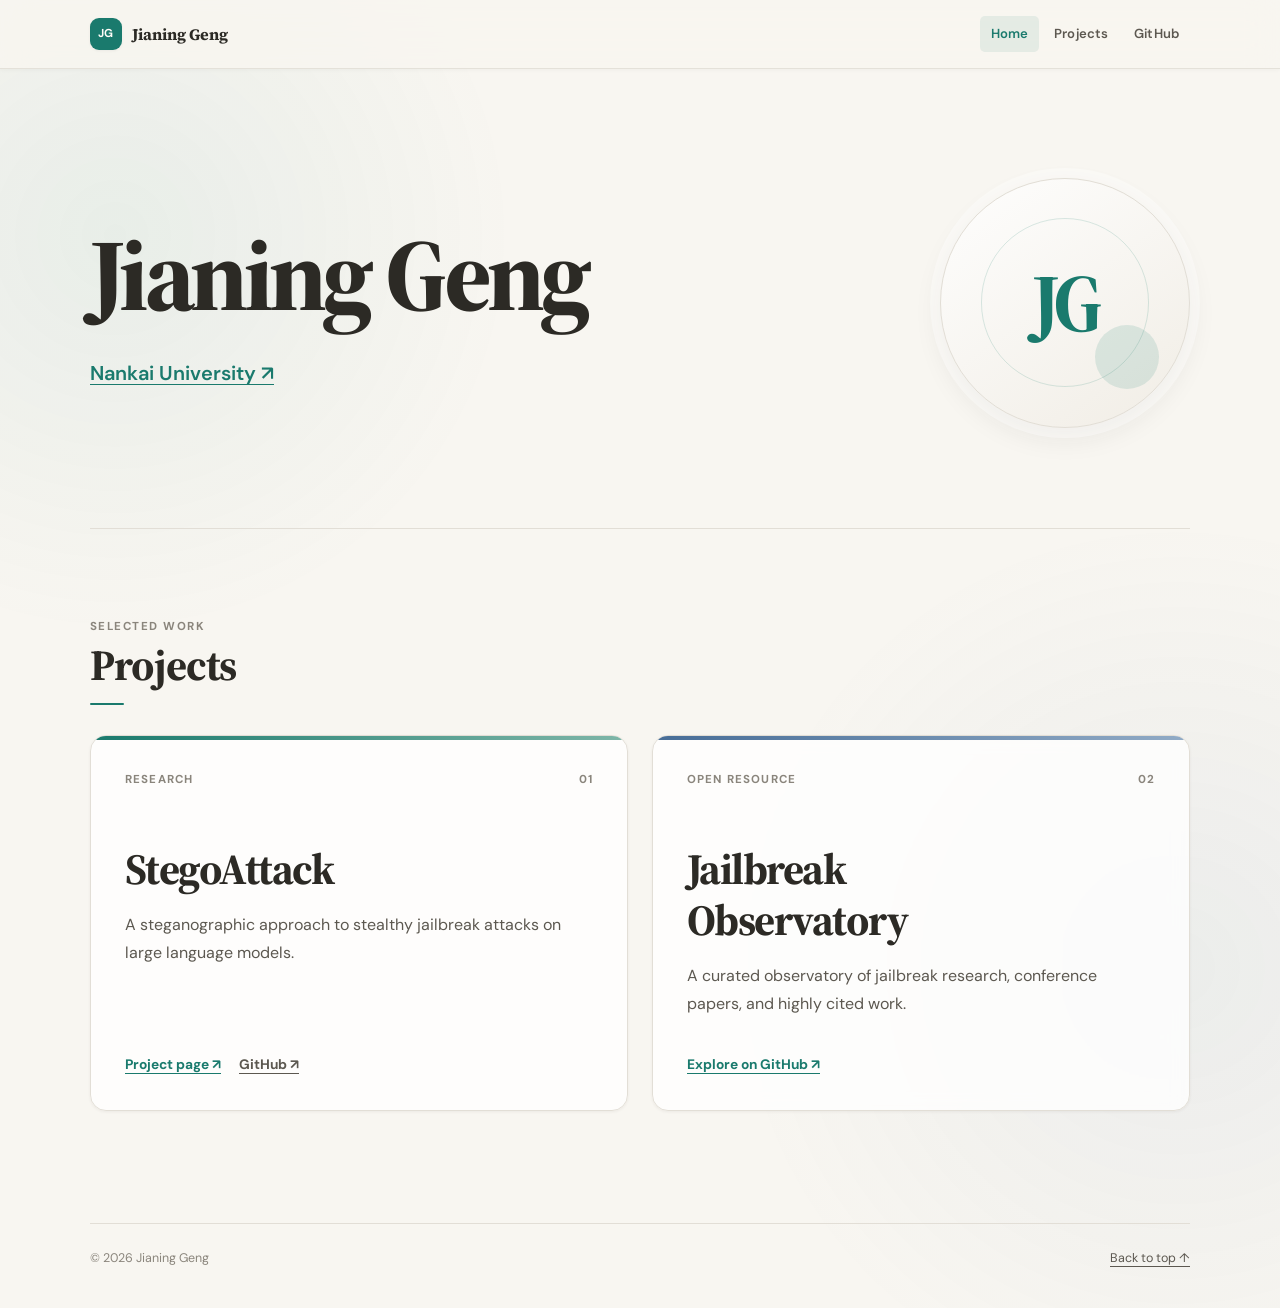
==== commit ecee1f7b: "Restyle homepage with academic template design" ====
--- a/index.html
+++ b/index.html
@@ -17,70 +17,96 @@
     <meta name="twitter:card" content="summary" />
     <title>Jianing Geng</title>
     <link rel="icon" href="/images/favicon.ico" />
+    <link rel="preconnect" href="https://fonts.googleapis.com" />
+    <link rel="preconnect" href="https://fonts.gstatic.com" crossorigin />
+    <link
+      href="https://fonts.googleapis.com/css2?family=DM+Sans:wght@400;500;600;700&amp;family=Source+Serif+4:opsz,wght@8..60,600;8..60,700;8..60,800&amp;display=swap"
+      rel="stylesheet"
+    />
     <link rel="stylesheet" href="/css/style.css" />
   </head>
-  <body>
+  <body id="home">
+    <nav class="site-nav" aria-label="Main navigation">
+      <div class="nav-inner">
+        <a class="brand" href="#home" aria-label="Jianing Geng, home">
+          <span class="brand-mark" aria-hidden="true">JG</span>
+          <span>Jianing Geng</span>
+        </a>
+        <div class="nav-links">
+          <a class="active" href="#home">Home</a>
+          <a href="#projects">Projects</a>
+          <a href="https://github.com/GenggengSvan">GitHub</a>
+        </div>
+      </div>
+    </nav>
+
     <main>
-      <header class="profile">
-        <p class="eyebrow">Researcher</p>
-        <h1>Jianing Geng</h1>
-        <a
-          class="affiliation"
-          href="https://scholar.google.com/citations?view_op=view_org&amp;hl=en&amp;org=16832670968312042075"
-          target="_blank"
-          rel="noopener noreferrer"
-        >Nankai University</a>
+      <header class="hero">
+        <div class="hero-copy">
+          <h1>Jianing Geng</h1>
+          <a
+            class="affiliation"
+            href="https://scholar.google.com/citations?view_op=view_org&amp;hl=en&amp;org=16832670968312042075"
+            target="_blank"
+            rel="noopener noreferrer"
+          >Nankai University <span aria-hidden="true">↗</span></a>
+        </div>
+        <div class="profile-mark" aria-hidden="true">
+          <span>JG</span>
+        </div>
       </header>
 
-      <section class="projects" aria-labelledby="projects-title">
+      <section class="projects" id="projects" aria-labelledby="projects-title">
         <div class="section-heading">
+          <p>Selected work</p>
           <h2 id="projects-title">Projects</h2>
-          <span aria-hidden="true">02</span>
         </div>
 
-        <div class="project-list">
-          <article class="project-card project-card--stego">
-            <div class="project-number" aria-hidden="true">01</div>
-            <div class="project-content">
-              <p class="project-type">Research · LLM Safety</p>
-              <h3>
-                <a href="https://genggengsvan.github.io/StegoAttack/">
-                  StegoAttack
-                </a>
-              </h3>
-              <p>
-                A steganographic approach to stealthy jailbreak attacks on
-                large language models.
-              </p>
-              <div class="project-links">
-                <a href="https://genggengsvan.github.io/StegoAttack/">
-                  Project page <span aria-hidden="true">↗</span>
-                </a>
-                <a href="https://github.com/GenggengSvan/StegoAttack">
-                  GitHub <span aria-hidden="true">↗</span>
-                </a>
-              </div>
+        <div class="project-grid">
+          <article class="project-card">
+            <div class="card-accent card-accent--green" aria-hidden="true"></div>
+            <div class="card-meta">
+              <span>Research</span>
+              <span>01</span>
+            </div>
+            <h3>
+              <a href="https://genggengsvan.github.io/StegoAttack/">
+                StegoAttack
+              </a>
+            </h3>
+            <p>
+              A steganographic approach to stealthy jailbreak attacks on large
+              language models.
+            </p>
+            <div class="project-links">
+              <a class="primary-link" href="https://genggengsvan.github.io/StegoAttack/">
+                Project page <span aria-hidden="true">↗</span>
+              </a>
+              <a href="https://github.com/GenggengSvan/StegoAttack">
+                GitHub <span aria-hidden="true">↗</span>
+              </a>
             </div>
           </article>
 
-          <article class="project-card project-card--observatory">
-            <div class="project-number" aria-hidden="true">02</div>
-            <div class="project-content">
-              <p class="project-type">Open Resource · Research Survey</p>
-              <h3>
-                <a href="https://github.com/GenggengSvan/Jailbreak-Observatory">
-                  Jailbreak Observatory
-                </a>
-              </h3>
-              <p>
-                A curated observatory of jailbreak research, conference papers,
-                and highly cited work.
-              </p>
-              <div class="project-links">
-                <a href="https://github.com/GenggengSvan/Jailbreak-Observatory">
-                  Explore on GitHub <span aria-hidden="true">↗</span>
-                </a>
-              </div>
+          <article class="project-card">
+            <div class="card-accent card-accent--blue" aria-hidden="true"></div>
+            <div class="card-meta">
+              <span>Open resource</span>
+              <span>02</span>
+            </div>
+            <h3>
+              <a href="https://github.com/GenggengSvan/Jailbreak-Observatory">
+                Jailbreak Observatory
+              </a>
+            </h3>
+            <p>
+              A curated observatory of jailbreak research, conference papers,
+              and highly cited work.
+            </p>
+            <div class="project-links">
+              <a class="primary-link" href="https://github.com/GenggengSvan/Jailbreak-Observatory">
+                Explore on GitHub <span aria-hidden="true">↗</span>
+              </a>
             </div>
           </article>
         </div>
@@ -89,6 +115,7 @@
 
     <footer>
       <p>© 2026 Jianing Geng</p>
+      <a href="#home">Back to top <span aria-hidden="true">↑</span></a>
     </footer>
   </body>
 </html>
--- a/css/style.css
+++ b/css/style.css
@@ -1,15 +1,20 @@
 :root {
   color-scheme: light;
-  --ink: #18201d;
-  --muted: #68716c;
-  --line: #dce2de;
-  --paper: #f7f8f5;
-  --card: #ffffff;
-  --green: #1f6b4f;
-  --green-soft: #e4f0e9;
-  --violet: #6557a8;
-  --violet-soft: #ece9f7;
-  --max-width: 1040px;
+  --accent: #1a7a6d;
+  --accent-hover: #155f56;
+  --accent-soft: rgba(26, 122, 109, 0.09);
+  --blue: #476d97;
+  --bg: #f8f6f1;
+  --bg-secondary: #f0ece4;
+  --card: rgba(255, 255, 255, 0.78);
+  --text: #2c2a25;
+  --text-secondary: #5c5850;
+  --muted: #8a857c;
+  --border: #e2ded6;
+  --shadow-sm: 0 1px 3px rgba(44, 42, 37, 0.06);
+  --shadow-md: 0 10px 28px rgba(44, 42, 37, 0.08);
+  --shadow-lg: 0 18px 42px rgba(44, 42, 37, 0.12);
+  --container: 1100px;
 }
 
 * {
@@ -17,21 +22,22 @@
 }
 
 html {
-  background: var(--paper);
+  scroll-behavior: smooth;
+  scroll-padding-top: 88px;
+  background: var(--bg);
 }
 
 body {
   min-height: 100vh;
   margin: 0;
-  color: var(--ink);
+  color: var(--text);
   background:
-    linear-gradient(rgba(24, 32, 29, 0.035) 1px, transparent 1px),
-    linear-gradient(90deg, rgba(24, 32, 29, 0.035) 1px, transparent 1px),
-    var(--paper);
-  background-size: 32px 32px;
-  font-family: Inter, ui-sans-serif, -apple-system, BlinkMacSystemFont, "Segoe UI", sans-serif;
+    radial-gradient(circle at 9% 18%, rgba(26, 122, 109, 0.07), transparent 25rem),
+    radial-gradient(circle at 92% 74%, rgba(71, 109, 151, 0.07), transparent 28rem),
+    var(--bg);
+  font-family: "DM Sans", -apple-system, BlinkMacSystemFont, "Segoe UI", sans-serif;
   font-size: 16px;
-  line-height: 1.6;
+  line-height: 1.75;
   -webkit-font-smoothing: antialiased;
 }
 
@@ -42,147 +48,264 @@
 }
 
 a:focus-visible {
-  outline: 3px solid rgba(31, 107, 79, 0.28);
-  outline-offset: 5px;
-  border-radius: 2px;
-}
-
+  outline: 3px solid rgba(26, 122, 109, 0.25);
+  outline-offset: 4px;
+  border-radius: 4px;
+}
+
+.site-nav {
+  position: sticky;
+  top: 0;
+  z-index: 10;
+  border-bottom: 1px solid rgba(226, 222, 214, 0.9);
+  background: rgba(248, 246, 241, 0.82);
+  box-shadow: 0 1px 4px rgba(44, 42, 37, 0.04);
+  backdrop-filter: saturate(180%) blur(16px);
+  -webkit-backdrop-filter: saturate(180%) blur(16px);
+}
+
+.nav-inner,
 main,
 footer {
-  width: min(calc(100% - 48px), var(--max-width));
+  width: min(calc(100% - 48px), var(--container));
   margin-inline: auto;
 }
 
-.profile {
-  min-height: 46vh;
-  display: flex;
-  flex-direction: column;
-  justify-content: flex-end;
-  padding: 88px 0 72px;
-  border-bottom: 1px solid var(--line);
-}
-
-.eyebrow,
-.project-type {
-  margin: 0 0 14px;
-  color: var(--muted);
-  font-size: 0.74rem;
-  font-weight: 700;
-  letter-spacing: 0.14em;
-  text-transform: uppercase;
-}
-
-h1 {
-  max-width: 900px;
-  margin: 0;
-  font-family: Georgia, "Times New Roman", serif;
-  font-size: clamp(4rem, 12vw, 8.6rem);
-  font-weight: 400;
-  letter-spacing: -0.065em;
-  line-height: 0.9;
-}
-
-.affiliation {
-  align-self: flex-start;
-  margin-top: 28px;
-  color: var(--green);
-  font-size: clamp(1rem, 2vw, 1.2rem);
-  font-weight: 650;
-}
-
-.projects {
-  padding: 78px 0 112px;
-}
-
-.section-heading {
-  display: flex;
-  align-items: baseline;
+.nav-inner {
+  min-height: 68px;
+  display: flex;
+  align-items: center;
   justify-content: space-between;
   gap: 24px;
-  margin-bottom: 28px;
+}
+
+.brand {
+  display: inline-flex;
+  align-items: center;
+  gap: 10px;
+  font-family: "Source Serif 4", Georgia, serif;
+  font-weight: 700;
+  text-decoration: none;
+}
+
+.brand-mark {
+  width: 32px;
+  height: 32px;
+  display: inline-grid;
+  place-items: center;
+  border-radius: 9px;
+  background: var(--accent);
+  color: #fffdf8;
+  font-family: "DM Sans", sans-serif;
+  font-size: 0.72rem;
+  font-weight: 700;
+  letter-spacing: 0.04em;
+  box-shadow: var(--shadow-sm);
+}
+
+.nav-links {
+  display: flex;
+  align-items: center;
+  gap: 4px;
+}
+
+.nav-links a {
+  padding: 7px 11px;
+  border-radius: 5px;
+  color: var(--text-secondary);
+  font-size: 0.82rem;
+  font-weight: 600;
+  letter-spacing: 0.01em;
+  text-decoration: none;
+  transition: color 150ms ease, background-color 150ms ease;
+}
+
+.nav-links a:hover,
+.nav-links a.active {
+  color: var(--accent);
+  background: var(--accent-soft);
+}
+
+.hero {
+  min-height: 460px;
+  display: grid;
+  grid-template-columns: minmax(0, 1fr) auto;
+  align-items: center;
+  gap: 64px;
+  padding: 96px 0 88px;
+  border-bottom: 1px solid var(--border);
+}
+
+.hero-copy {
+  min-width: 0;
+}
+
+h1,
+h2,
+h3 {
+  margin: 0;
+  color: var(--text);
+  font-family: "Source Serif 4", Georgia, "Times New Roman", serif;
+  line-height: 1.18;
+}
+
+h1 {
+  font-size: clamp(3.6rem, 8vw, 6.7rem);
+  font-weight: 800;
+  letter-spacing: -0.045em;
+}
+
+.affiliation {
+  display: inline-block;
+  margin-top: 22px;
+  color: var(--accent);
+  font-size: clamp(1.05rem, 2vw, 1.25rem);
+  font-weight: 600;
+}
+
+.affiliation:hover {
+  color: var(--accent-hover);
+}
+
+.profile-mark {
+  position: relative;
+  width: clamp(180px, 22vw, 250px);
+  aspect-ratio: 1;
+  display: grid;
+  place-items: center;
+  overflow: hidden;
+  border: 1px solid var(--border);
+  border-radius: 50%;
+  background:
+    linear-gradient(145deg, rgba(255, 255, 255, 0.88), rgba(240, 236, 228, 0.9));
+  box-shadow:
+    0 0 0 10px rgba(255, 255, 255, 0.34),
+    var(--shadow-md);
+}
+
+.profile-mark::before {
+  position: absolute;
+  inset: 16%;
+  border: 1px solid rgba(26, 122, 109, 0.16);
+  border-radius: 50%;
+  content: "";
+}
+
+.profile-mark::after {
+  position: absolute;
+  right: 12%;
+  bottom: 15%;
+  width: 26%;
+  aspect-ratio: 1;
+  border-radius: 50%;
+  background: rgba(26, 122, 109, 0.13);
+  content: "";
+}
+
+.profile-mark span {
+  position: relative;
+  z-index: 1;
+  color: var(--accent);
+  font-family: "Source Serif 4", Georgia, serif;
+  font-size: clamp(3.2rem, 7vw, 5.1rem);
+  font-weight: 700;
+  letter-spacing: -0.06em;
+}
+
+.projects {
+  padding: 88px 0 112px;
+}
+
+.section-heading {
+  margin-bottom: 30px;
+}
+
+.section-heading p {
+  margin: 0 0 3px;
+  color: var(--muted);
+  font-size: 0.72rem;
+  font-weight: 700;
+  letter-spacing: 0.13em;
+  text-transform: uppercase;
 }
 
 .section-heading h2 {
-  margin: 0;
-  font-family: Georgia, "Times New Roman", serif;
-  font-size: clamp(2rem, 5vw, 3rem);
-  font-weight: 400;
-  letter-spacing: -0.04em;
-}
-
-.section-heading span {
-  color: var(--muted);
-  font-size: 0.8rem;
-  font-variant-numeric: tabular-nums;
-  letter-spacing: 0.12em;
-}
-
-.project-list {
+  font-size: clamp(2rem, 5vw, 2.7rem);
+  font-weight: 700;
+  letter-spacing: -0.025em;
+}
+
+.section-heading h2::after {
+  width: 34px;
+  height: 2px;
+  display: block;
+  margin-top: 12px;
+  border-radius: 999px;
+  background: var(--accent);
+  content: "";
+}
+
+.project-grid {
   display: grid;
   grid-template-columns: repeat(2, minmax(0, 1fr));
-  gap: 18px;
+  gap: 24px;
 }
 
 .project-card {
   position: relative;
-  min-height: 420px;
+  min-height: 360px;
   display: flex;
   flex-direction: column;
+  overflow: hidden;
+  padding: 34px;
+  border: 1px solid var(--border);
+  border-radius: 16px;
+  background: var(--card);
+  box-shadow: var(--shadow-sm);
+  backdrop-filter: blur(8px);
+  -webkit-backdrop-filter: blur(8px);
+  transition: transform 250ms cubic-bezier(0.22, 1, 0.36, 1), box-shadow 250ms ease;
+}
+
+.project-card:hover {
+  transform: translateY(-3px);
+  box-shadow: var(--shadow-lg);
+}
+
+.card-accent {
+  position: absolute;
+  top: 0;
+  right: 0;
+  left: 0;
+  height: 4px;
+}
+
+.card-accent--green {
+  background: linear-gradient(90deg, var(--accent), #7eb6a8);
+}
+
+.card-accent--blue {
+  background: linear-gradient(90deg, var(--blue), #91abc6);
+}
+
+.card-meta {
+  display: flex;
   justify-content: space-between;
-  overflow: hidden;
-  padding: 28px;
-  border: 1px solid var(--line);
-  border-radius: 4px;
-  background: var(--card);
-  box-shadow: 0 18px 50px rgba(24, 32, 29, 0.05);
-  transition: transform 180ms ease, box-shadow 180ms ease;
-}
-
-.project-card::before {
-  position: absolute;
-  top: -76px;
-  right: -70px;
-  width: 230px;
-  height: 230px;
-  border-radius: 50%;
-  content: "";
-  opacity: 0.9;
-}
-
-.project-card--stego::before {
-  background: var(--green-soft);
-}
-
-.project-card--observatory::before {
-  background: var(--violet-soft);
-}
-
-.project-card:hover {
-  transform: translateY(-4px);
-  box-shadow: 0 24px 60px rgba(24, 32, 29, 0.09);
-}
-
-.project-number {
-  position: relative;
-  z-index: 1;
-  align-self: flex-end;
+  gap: 20px;
+  margin-bottom: 54px;
   color: var(--muted);
-  font-family: Georgia, "Times New Roman", serif;
-  font-size: 2rem;
-}
-
-.project-content {
-  position: relative;
-  z-index: 1;
+  font-size: 0.72rem;
+  font-weight: 700;
+  letter-spacing: 0.1em;
+  text-transform: uppercase;
 }
 
 .project-card h3 {
-  margin: 0 0 18px;
-  font-family: Georgia, "Times New Roman", serif;
-  font-size: clamp(2rem, 4vw, 3rem);
-  font-weight: 400;
-  letter-spacing: -0.045em;
-  line-height: 1;
+  max-width: 12ch;
+  margin-bottom: 16px;
+  font-size: clamp(2rem, 4vw, 2.7rem);
+  font-weight: 700;
+  letter-spacing: -0.035em;
 }
 
 .project-card h3 a {
@@ -190,77 +313,113 @@
 }
 
 .project-card h3 a:hover {
-  text-decoration: underline;
-}
-
-.project-card p:not(.project-type) {
-  max-width: 34rem;
+  color: var(--accent);
+}
+
+.project-card p {
+  max-width: 40rem;
   margin: 0;
-  color: var(--muted);
+  color: var(--text-secondary);
 }
 
 .project-links {
   display: flex;
   flex-wrap: wrap;
   gap: 18px;
-  margin-top: 32px;
-  font-size: 0.88rem;
-  font-weight: 700;
-}
-
-.project-card--stego .project-links a {
-  color: var(--green);
-}
-
-.project-card--observatory .project-links a {
-  color: var(--violet);
+  margin-top: auto;
+  padding-top: 34px;
+  font-size: 0.86rem;
+  font-weight: 700;
+}
+
+.project-links a {
+  color: var(--text-secondary);
+}
+
+.project-links .primary-link {
+  color: var(--accent);
+}
+
+.project-links a:hover {
+  color: var(--accent-hover);
 }
 
 footer {
-  padding: 22px 0 34px;
-  border-top: 1px solid var(--line);
+  display: flex;
+  justify-content: space-between;
+  gap: 24px;
+  padding: 24px 0 38px;
+  border-top: 1px solid var(--border);
   color: var(--muted);
-  font-size: 0.8rem;
+  font-size: 0.78rem;
 }
 
 footer p {
   margin: 0;
 }
 
+footer a {
+  color: var(--text-secondary);
+}
+
 @media (max-width: 760px) {
+  .nav-inner,
   main,
   footer {
-    width: min(calc(100% - 32px), var(--max-width));
-  }
-
-  .profile {
-    min-height: 40vh;
-    padding: 64px 0 52px;
+    width: min(calc(100% - 32px), var(--container));
+  }
+
+  .nav-inner {
+    min-height: 62px;
+  }
+
+  .brand > span:last-child,
+  .nav-links a:first-child {
+    display: none;
+  }
+
+  .hero {
+    min-height: 0;
+    grid-template-columns: 1fr;
+    gap: 48px;
+    padding: 72px 0 64px;
   }
 
   h1 {
-    font-size: clamp(3.5rem, 20vw, 6.2rem);
+    font-size: clamp(3.5rem, 18vw, 5.5rem);
+  }
+
+  .profile-mark {
+    width: 150px;
+    grid-row: 1;
   }
 
   .projects {
-    padding: 54px 0 72px;
-  }
-
-  .project-list {
+    padding: 64px 0 78px;
+  }
+
+  .project-grid {
     grid-template-columns: 1fr;
   }
 
   .project-card {
-    min-height: 360px;
-    padding: 24px;
+    min-height: 340px;
+    padding: 28px;
+  }
+
+  .card-meta {
+    margin-bottom: 42px;
   }
 }
 
 @media (prefers-reduced-motion: reduce) {
+  html {
+    scroll-behavior: auto;
+  }
+
   *,
   *::before,
   *::after {
-    scroll-behavior: auto !important;
     transition-duration: 0.01ms !important;
   }
 }
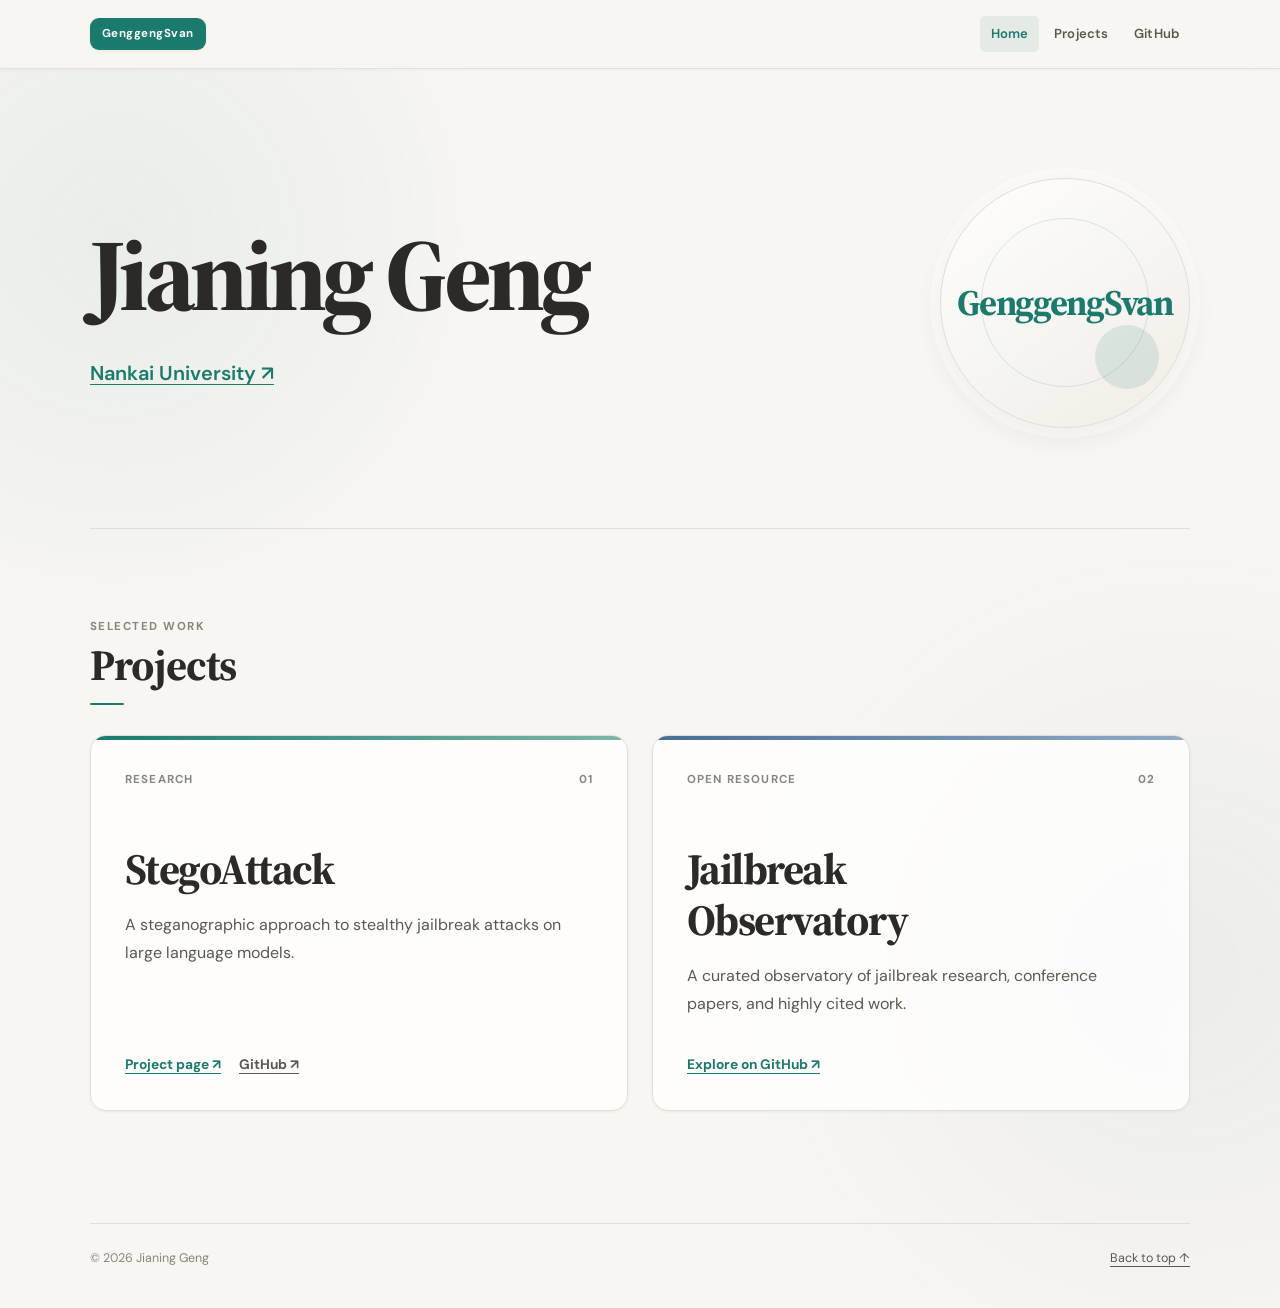
==== commit 187f412e: "Replace JG monogram with GenggengSvan" ====
--- a/index.html
+++ b/index.html
@@ -28,9 +28,8 @@
   <body id="home">
     <nav class="site-nav" aria-label="Main navigation">
       <div class="nav-inner">
-        <a class="brand" href="#home" aria-label="Jianing Geng, home">
-          <span class="brand-mark" aria-hidden="true">JG</span>
-          <span>Jianing Geng</span>
+        <a class="brand" href="#home" aria-label="GenggengSvan, home">
+          <span class="brand-mark">GenggengSvan</span>
         </a>
         <div class="nav-links">
           <a class="active" href="#home">Home</a>
@@ -46,13 +45,13 @@
           <h1>Jianing Geng</h1>
           <a
             class="affiliation"
-            href="https://scholar.google.com/citations?view_op=view_org&amp;hl=en&amp;org=16832670968312042075"
+            href="https://scholar.google.com/citations?hl=en&amp;user=S_qzC2cAAAAJ"
             target="_blank"
             rel="noopener noreferrer"
           >Nankai University <span aria-hidden="true">↗</span></a>
         </div>
         <div class="profile-mark" aria-hidden="true">
-          <span>JG</span>
+          <span>GenggengSvan</span>
         </div>
       </header>
 
--- a/css/style.css
+++ b/css/style.css
@@ -89,10 +89,10 @@
 }
 
 .brand-mark {
-  width: 32px;
   height: 32px;
   display: inline-grid;
   place-items: center;
+  padding: 0 12px;
   border-radius: 9px;
   background: var(--accent);
   color: #fffdf8;
@@ -207,9 +207,9 @@
   z-index: 1;
   color: var(--accent);
   font-family: "Source Serif 4", Georgia, serif;
-  font-size: clamp(3.2rem, 7vw, 5.1rem);
-  font-weight: 700;
-  letter-spacing: -0.06em;
+  font-size: clamp(1.35rem, 3.2vw, 2.25rem);
+  font-weight: 700;
+  letter-spacing: -0.035em;
 }
 
 .projects {
@@ -373,7 +373,6 @@
     min-height: 62px;
   }
 
-  .brand > span:last-child,
   .nav-links a:first-child {
     display: none;
   }
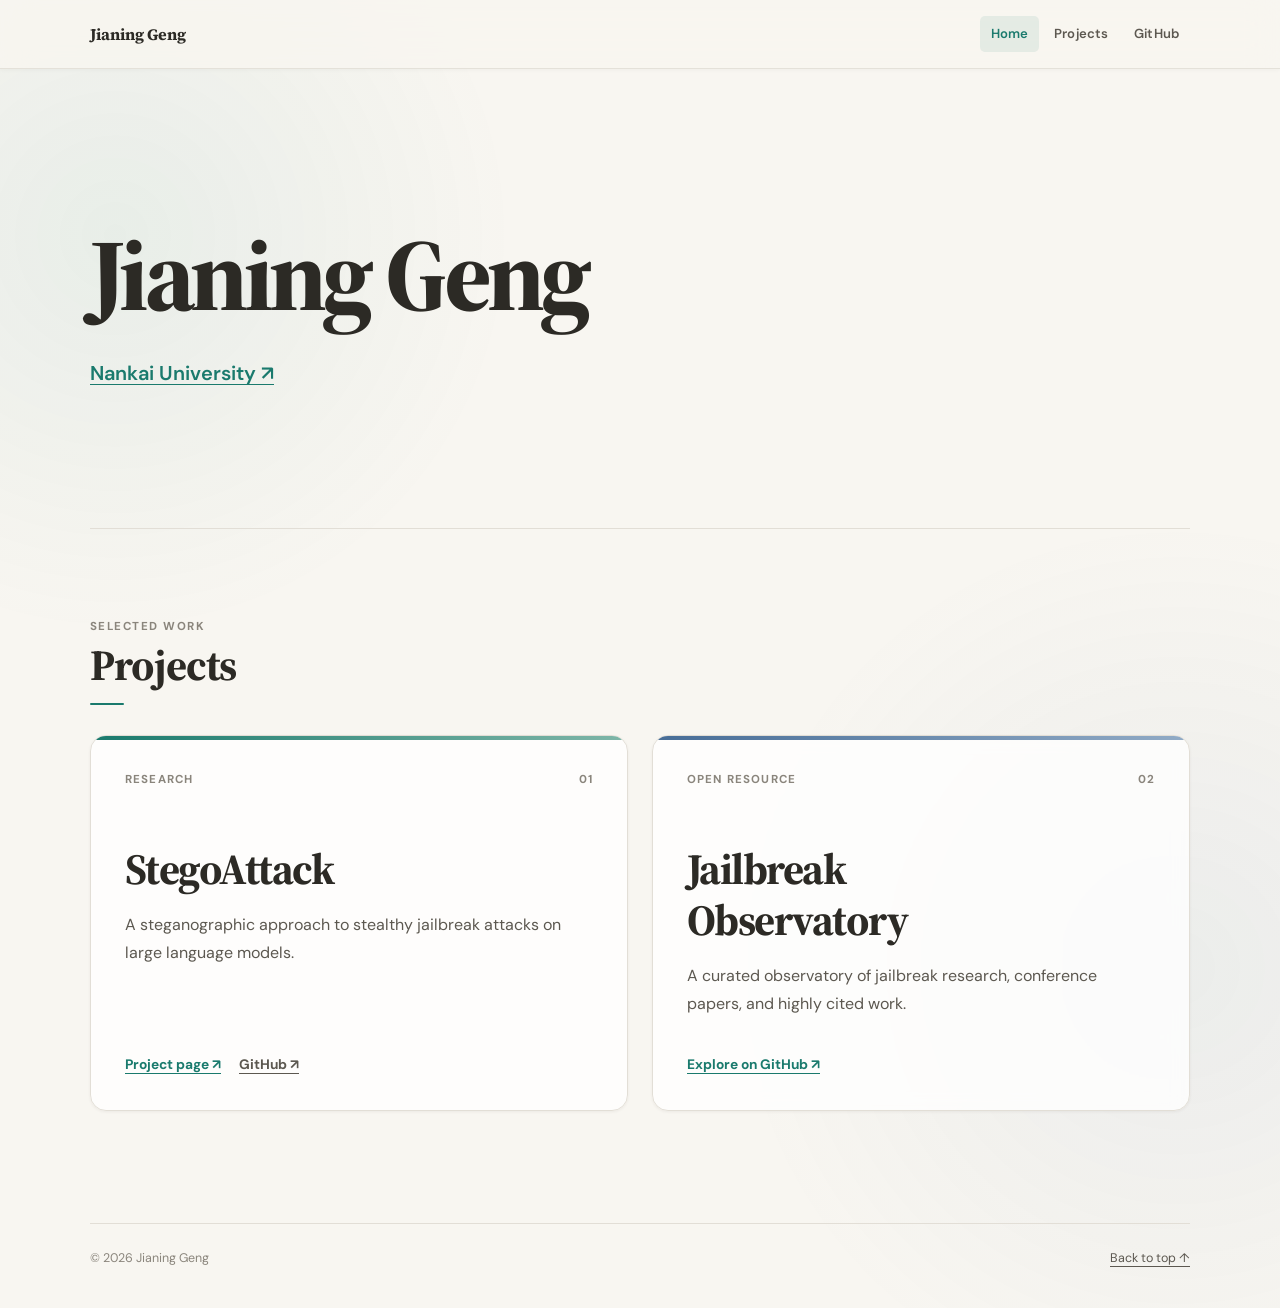
==== commit 3576097d: "Remove decorative homepage monogram" ====
--- a/index.html
+++ b/index.html
@@ -28,9 +28,7 @@
   <body id="home">
     <nav class="site-nav" aria-label="Main navigation">
       <div class="nav-inner">
-        <a class="brand" href="#home" aria-label="GenggengSvan, home">
-          <span class="brand-mark">GenggengSvan</span>
-        </a>
+        <a class="brand" href="#home">Jianing Geng</a>
         <div class="nav-links">
           <a class="active" href="#home">Home</a>
           <a href="#projects">Projects</a>
@@ -49,9 +47,6 @@
             target="_blank"
             rel="noopener noreferrer"
           >Nankai University <span aria-hidden="true">↗</span></a>
-        </div>
-        <div class="profile-mark" aria-hidden="true">
-          <span>GenggengSvan</span>
         </div>
       </header>
 
--- a/css/style.css
+++ b/css/style.css
@@ -80,27 +80,9 @@
 }
 
 .brand {
-  display: inline-flex;
-  align-items: center;
-  gap: 10px;
   font-family: "Source Serif 4", Georgia, serif;
   font-weight: 700;
   text-decoration: none;
-}
-
-.brand-mark {
-  height: 32px;
-  display: inline-grid;
-  place-items: center;
-  padding: 0 12px;
-  border-radius: 9px;
-  background: var(--accent);
-  color: #fffdf8;
-  font-family: "DM Sans", sans-serif;
-  font-size: 0.72rem;
-  font-weight: 700;
-  letter-spacing: 0.04em;
-  box-shadow: var(--shadow-sm);
 }
 
 .nav-links {
@@ -128,10 +110,8 @@
 
 .hero {
   min-height: 460px;
-  display: grid;
-  grid-template-columns: minmax(0, 1fr) auto;
+  display: flex;
   align-items: center;
-  gap: 64px;
   padding: 96px 0 88px;
   border-bottom: 1px solid var(--border);
 }
@@ -165,51 +145,6 @@
 
 .affiliation:hover {
   color: var(--accent-hover);
-}
-
-.profile-mark {
-  position: relative;
-  width: clamp(180px, 22vw, 250px);
-  aspect-ratio: 1;
-  display: grid;
-  place-items: center;
-  overflow: hidden;
-  border: 1px solid var(--border);
-  border-radius: 50%;
-  background:
-    linear-gradient(145deg, rgba(255, 255, 255, 0.88), rgba(240, 236, 228, 0.9));
-  box-shadow:
-    0 0 0 10px rgba(255, 255, 255, 0.34),
-    var(--shadow-md);
-}
-
-.profile-mark::before {
-  position: absolute;
-  inset: 16%;
-  border: 1px solid rgba(26, 122, 109, 0.16);
-  border-radius: 50%;
-  content: "";
-}
-
-.profile-mark::after {
-  position: absolute;
-  right: 12%;
-  bottom: 15%;
-  width: 26%;
-  aspect-ratio: 1;
-  border-radius: 50%;
-  background: rgba(26, 122, 109, 0.13);
-  content: "";
-}
-
-.profile-mark span {
-  position: relative;
-  z-index: 1;
-  color: var(--accent);
-  font-family: "Source Serif 4", Georgia, serif;
-  font-size: clamp(1.35rem, 3.2vw, 2.25rem);
-  font-weight: 700;
-  letter-spacing: -0.035em;
 }
 
 .projects {
@@ -379,18 +314,11 @@
 
   .hero {
     min-height: 0;
-    grid-template-columns: 1fr;
-    gap: 48px;
     padding: 72px 0 64px;
   }
 
   h1 {
     font-size: clamp(3.5rem, 18vw, 5.5rem);
-  }
-
-  .profile-mark {
-    width: 150px;
-    grid-row: 1;
   }
 
   .projects {
